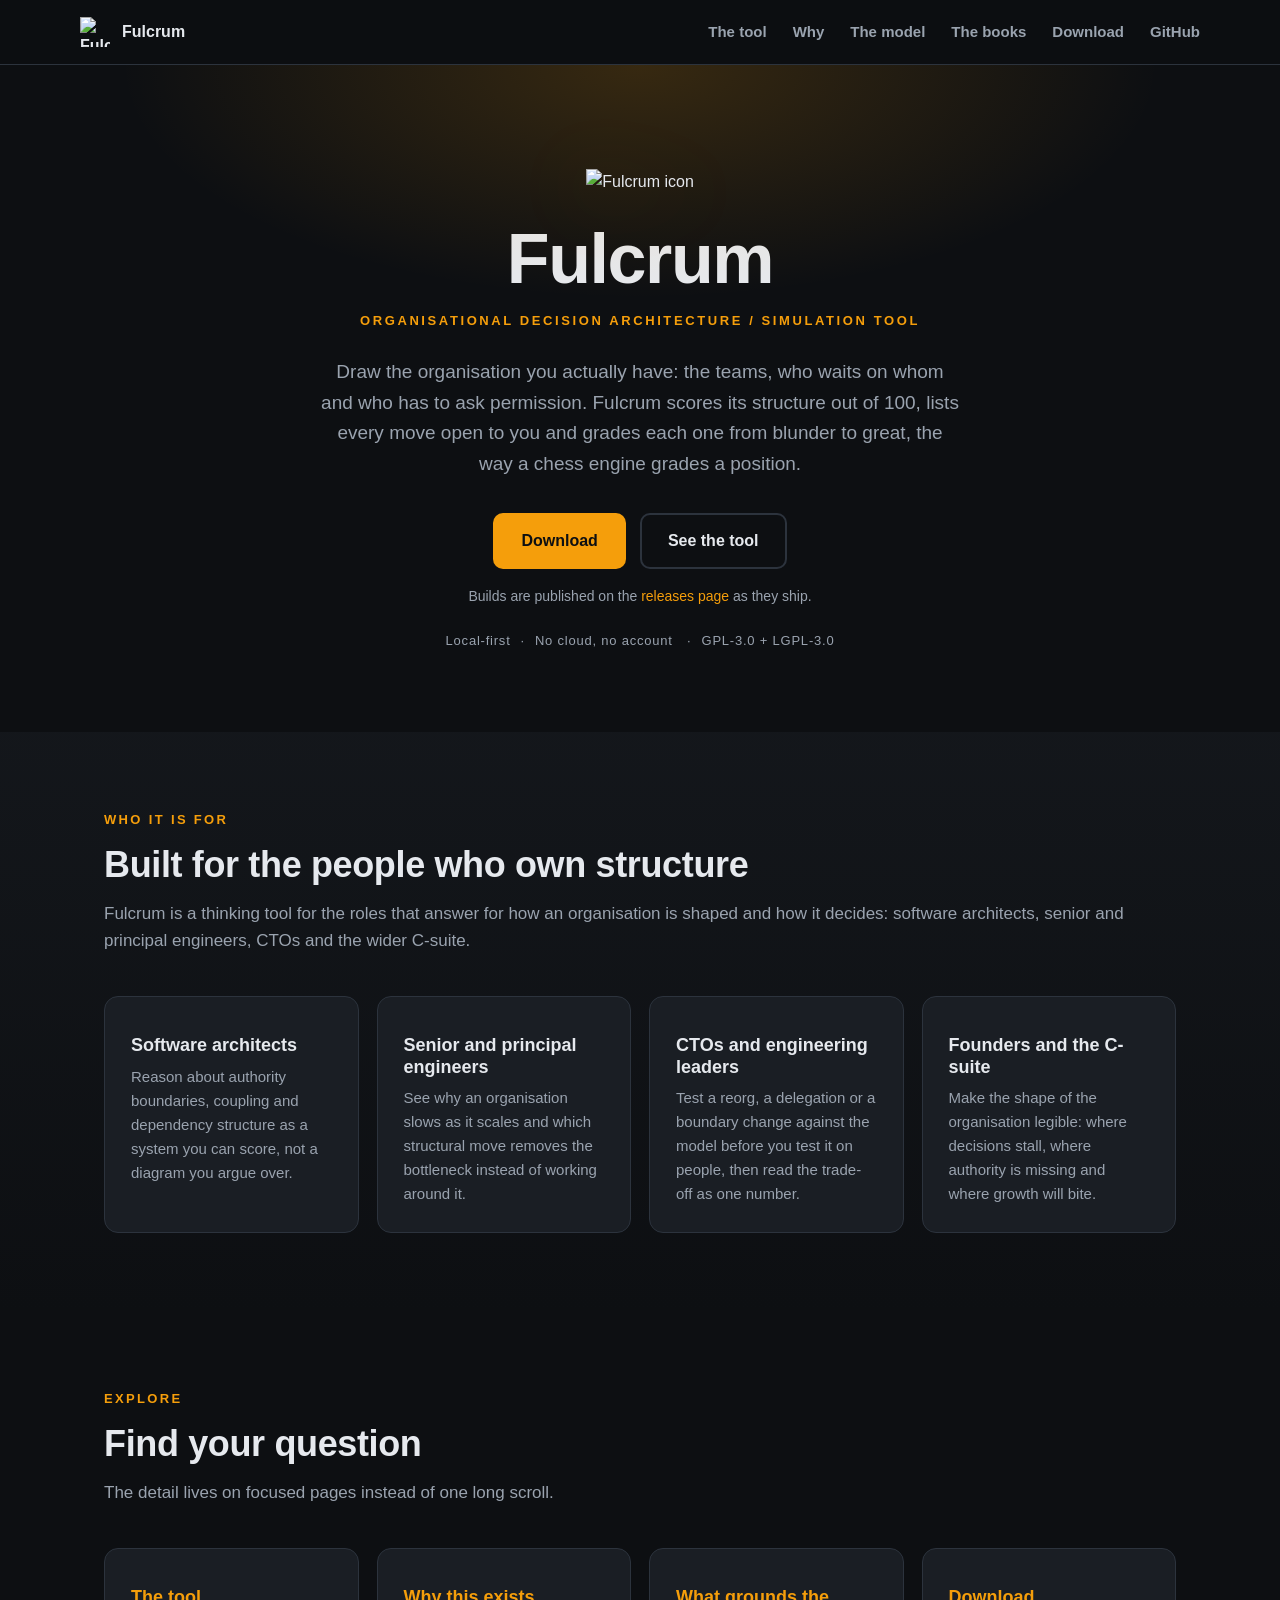
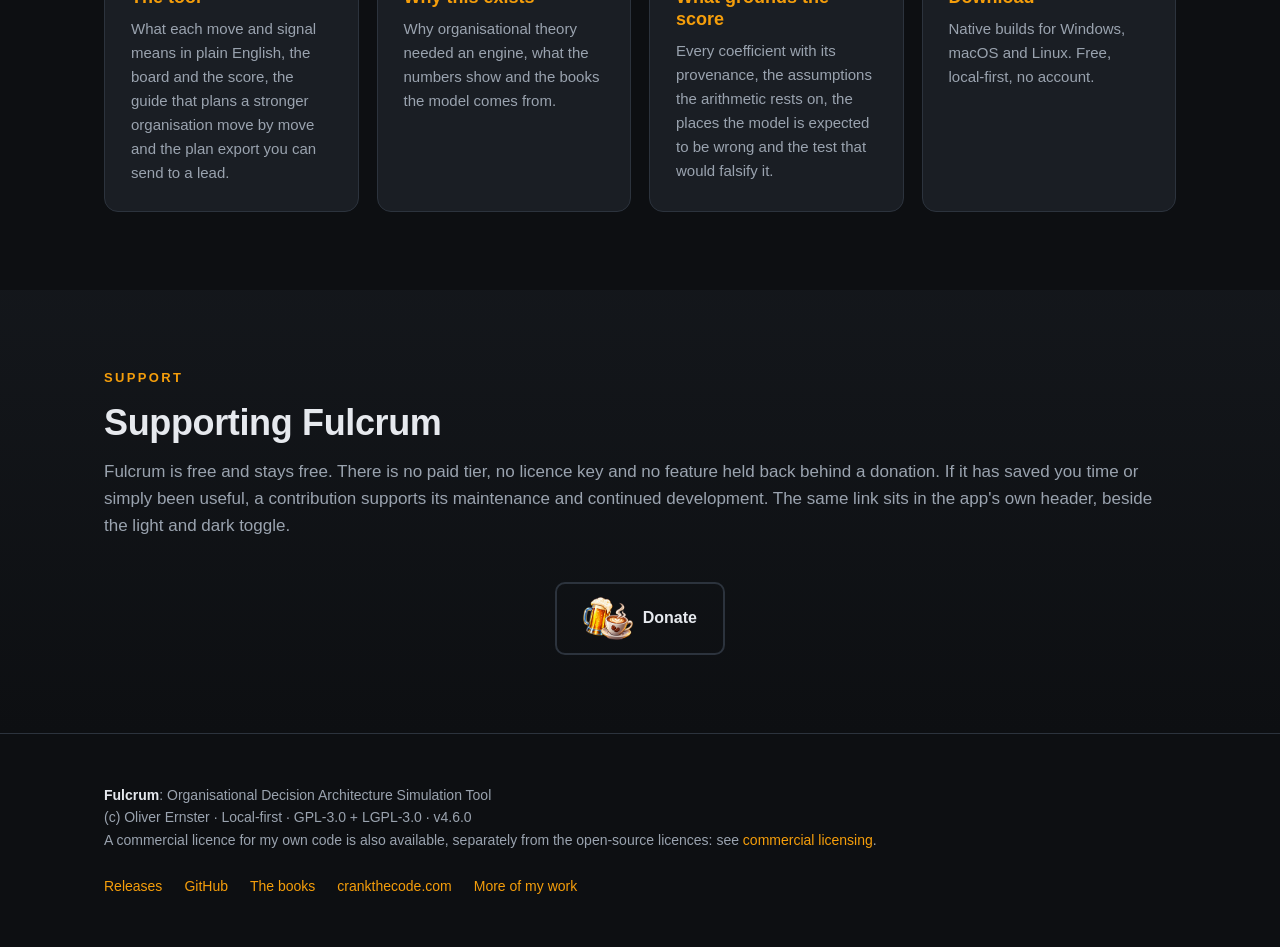
==== docs/index.html @ a66a00d4 "Bump the minor version and stamp the site" ====
<!DOCTYPE html>
<html lang="en">
<head>
<meta charset="utf-8">
<meta name="viewport" content="width=device-width, initial-scale=1">
<title>Fulcrum: Decision Architecture Simulation Tool for Architects and CTOs</title>
<meta name="description" content="Fulcrum is a Decision Architecture simulation tool for architects, senior engineers and CTOs. Model any organisation, score its structural health from 0 to 100 and find the moves that make it stronger.">
<meta name="author" content="Oliver Ernster">
<meta name="robots" content="index, follow">
<meta name="theme-color" content="#0d0f12">
<link rel="canonical" href="https://ernster.dev/fulcrum/">
<meta property="og:type" content="website">
<meta property="og:site_name" content="Fulcrum">
<meta property="og:title" content="Fulcrum: Organisational Decision Architecture Simulation Tool">
<meta property="og:description" content="Fulcrum is a Decision Architecture simulation tool for architects, senior engineers and CTOs. Model any organisation, score its structural health from 0 to 100 and find the moves that make it stronger.">
<meta property="og:url" content="https://ernster.dev/fulcrum/">
<meta property="og:image" content="https://ernster.dev/fulcrum/assets/screenshots/play-board.png">
<meta property="og:image:alt" content="The Fulcrum board scoring an organisation&#x27;s structure">
<meta name="twitter:card" content="summary_large_image">
<meta name="twitter:title" content="Fulcrum: Organisational Decision Architecture Simulation Tool">
<meta name="twitter:description" content="Fulcrum is a Decision Architecture simulation tool for architects, senior engineers and CTOs. Model any organisation, score its structural health from 0 to 100 and find the moves that make it stronger.">
<meta name="twitter:image" content="https://ernster.dev/fulcrum/assets/screenshots/play-board.png">
<link rel="icon" type="image/png" href="assets/fulcrum.png">
<link rel="stylesheet" href="styles.css?v=b3030a1f1d">
<script type="application/ld+json">{"@context": "https://schema.org", "@type": "SoftwareApplication", "name": "Fulcrum", "applicationCategory": "DeveloperApplication", "operatingSystem": "Windows, macOS, Linux", "description": "Fulcrum is a Decision Architecture simulation tool for architects, senior engineers and CTOs. Model any organisation, score its structural health from 0 to 100 and find the moves that make it stronger.", "url": "https://ernster.dev/fulcrum/", "image": "https://ernster.dev/fulcrum/assets/screenshots/play-board.png", "isAccessibleForFree": true, "offers": {"@type": "Offer", "price": "0", "priceCurrency": "GBP"}, "author": {"@type": "Person", "name": "Oliver Ernster", "url": "https://www.crankthecode.com/"}, "audience": {"@type": "Audience", "audienceType": "Software architects, senior and principal engineers, CTOs and technical leaders"}, "keywords": "Decision Architecture, organisational design, software architecture, engineering leadership, CTO, org structure, decision latency, authority design, technical leadership, principal engineer", "license": "https://www.gnu.org/licenses/gpl-3.0.html"}</script>
</head>
<body>
<header class="nav">
  <div class="container nav-inner">
    <a class="brand" href="./">
      <img src="assets/fulcrum.png" alt="Fulcrum icon">Fulcrum</a>
    <nav class="nav-links">
      <a href="tool.html">The tool</a>
      <a href="why.html">Why</a>
      <a href="model.html">The model</a>
      <a href="why.html#books">The books</a>
      <a href="download.html">Download</a>
      <a href="https://github.com/oernster/fulcrum">GitHub</a>
    </nav>
  </div>
</header>
<main id="top">
  <section class="hero">
    <div class="container">
      <img class="logo" src="assets/fulcrum.png" alt="Fulcrum icon">
      <h1>Fulcrum</h1>
      <div class="tagline">Organisational Decision Architecture / Simulation Tool</div>
      <p class="lede">Draw the organisation you actually have: the teams, who
        waits on whom and who has to ask permission. Fulcrum scores its
        structure out of 100, lists every move open to you and grades each one
        from blunder to great, the way a chess engine grades a position.</p>
      <div class="cta">
        <a class="btn btn-primary" href="download.html">Download</a>
        <a class="btn btn-ghost" href="tool.html">See the tool</a>
      </div>
      <p class="release-note">Builds are published on the
        <a href="https://github.com/oernster/fulcrum/releases">releases page</a> as they ship.</p>
      <div class="badges">
        <span>Local-first</span>·<span>No cloud, no account</span>
        ·<span>GPL-3.0 + LGPL-3.0</span>
      </div>
    </div>
  </section>
  <section id="who" class="alt">
    <div class="container">
      <div class="eyebrow">Who it is for</div>
      <h2 class="section-title">Built for the people who own structure</h2>
      <p class="section-sub">Fulcrum is a thinking tool for the roles that
        answer for how an organisation is shaped and how it decides: software
        architects, senior and principal engineers, CTOs and the wider
        C-suite.</p>
      <div class="features"><div class="feature"><h3>Software architects</h3><p>Reason about authority boundaries, coupling and dependency structure as a system you can score, not a diagram you argue over.</p></div><div class="feature"><h3>Senior and principal engineers</h3><p>See why an organisation slows as it scales and which structural move removes the bottleneck instead of working around it.</p></div><div class="feature"><h3>CTOs and engineering leaders</h3><p>Test a reorg, a delegation or a boundary change against the model before you test it on people, then read the trade-off as one number.</p></div><div class="feature"><h3>Founders and the C-suite</h3><p>Make the shape of the organisation legible: where decisions stall, where authority is missing and where growth will bite.</p></div></div>
    </div>
  </section>
  <section id="explore">
    <div class="container">
      <div class="eyebrow">Explore</div>
      <h2 class="section-title">Find your question</h2>
      <p class="section-sub">The detail lives on focused pages instead of one long scroll.</p>
      <div class="features">
        <div class="feature card-link"><h3><a class="stretched" href="tool.html">The tool</a></h3><p>What each move and signal means in plain English, the board and the score, the guide that plans a stronger organisation move by move and the plan export you can send to a lead.</p></div>
        <div class="feature card-link"><h3><a class="stretched" href="why.html">Why this exists</a></h3><p>Why organisational theory needed an engine, what the numbers show and the books the model comes from.</p></div>
        <div class="feature card-link"><h3><a class="stretched" href="model.html">What grounds the score</a></h3><p>Every coefficient with its provenance, the assumptions the arithmetic rests on, the places the model is expected to be wrong and the test that would falsify it.</p></div>
        <div class="feature card-link"><h3><a class="stretched" href="download.html">Download</a></h3><p>Native builds for Windows, macOS and Linux. Free, local-first, no account.</p></div>
      </div>
    </div>
  </section>
  <section id="support" class="alt">
    <div class="container">
      <div class="eyebrow">Support</div>
      <h2 class="section-title">Supporting Fulcrum</h2>
      <p class="section-sub">Fulcrum is free and stays free. There is no paid tier, no licence key and no
        feature held back behind a donation. If it has saved you time or simply been useful, a
        contribution supports its maintenance and continued development. The same link sits in
        the app's own header, beside the light and dark toggle.</p>
      <div class="cta">
        <a class="btn btn-ghost btn-donate" href="https://www.paypal.com/ncp/payment/X2U2V8TML89DE"><img src="donate.png" alt="">Donate</a>
      </div>
    </div>
  </section>
</main>
<footer>
  <div class="container footer-inner">
    <div>
      <strong>Fulcrum</strong>: Organisational Decision Architecture Simulation Tool<br>
      (c) Oliver Ernster · Local-first · GPL-3.0 + LGPL-3.0 · v<!--VERSION-->4.6.0<!--/VERSION--><br>
      A commercial licence for my own code is also available, separately from the open-source licences: see <a href="https://ernster.dev/commercial-licensing.html">commercial licensing</a>.
    </div>
    <div class="footer-links">
      <a href="https://github.com/oernster/fulcrum/releases">Releases</a>
      <a href="https://github.com/oernster/fulcrum">GitHub</a>
      <a href="https://www.crankthecode.com/books">The books</a>
      <a href="https://www.crankthecode.com/">crankthecode.com</a>
      <a href="https://ernster.dev">More of my work</a>
    </div>
  </div>
</footer>
<script>
    // The site was one long page; these anchors now live on their own pages.
    // Old deep links (bookmarks, shared URLs) land here first and hop across.
    (function () {
        var moved = {
            '#overview': 'tool.html#overview',
            '#play': 'play.html#play',
            '#books': 'why.html#books',
            '#download': 'download.html'
        };
        var target = moved[window.location.hash];
        if (target) { window.location.replace(target); }
    })();
</script>
</body>
</html>
---- docs/styles.css ----
/* Fulcrum GitHub Pages site. Dark, amber-accented, matching the app theme. */
:root {
  --bg: #0d0f12;
  --surface: #1a1e24;
  --raised: #222831;
  --border: #2c333d;
  --text: #e6e9ee;
  --muted: #9aa3af;
  --accent: #f59e0b;
  --accent-bright: #fbbf24;
  --maxw: 1120px;
  --radius: 14px;
  --font: -apple-system, BlinkMacSystemFont, "Segoe UI", Roboto, Inter,
    "Helvetica Neue", Arial, sans-serif;
}
* { box-sizing: border-box; }
html { scroll-behavior: smooth; }
body {
  margin: 0;
  background: var(--bg);
  color: var(--text);
  font-family: var(--font);
  line-height: 1.6;
  -webkit-font-smoothing: antialiased;
}
a { color: var(--accent); text-decoration: none; }
a:hover { color: var(--accent-bright); }
h1, h2, h3, h4 { line-height: 1.2; }
.container { max-width: var(--maxw); margin: 0 auto; padding: 0 24px; }

header.nav {
  position: sticky;
  top: 0;
  z-index: 10;
  background: rgba(13, 15, 18, 0.82);
  backdrop-filter: blur(10px);
  border-bottom: 1px solid var(--border);
}
/* The header wraps rather than overflowing. A fixed height with a no-wrap
   link row pushed the page 2px wider than a narrow viewport, so every page
   scrolled sideways; a minimum height with wrapping keeps the usual single
   64px row while letting a cramped viewport take a second one. */
.nav-inner {
  display: flex;
  align-items: center;
  justify-content: space-between;
  flex-wrap: wrap;
  row-gap: 8px;
  min-height: 64px;
  padding: 8px 0;
}
.brand {
  display: flex;
  align-items: center;
  gap: 12px;
  font-weight: 700;
  color: var(--text);
}
.brand img { width: 30px; height: 30px; }
.nav-links {
  display: flex;
  gap: 26px;
  align-items: center;
  flex-wrap: wrap;
  justify-content: flex-end;
  row-gap: 6px;
}
.nav-links a { color: var(--muted); font-weight: 600; font-size: 15px; }
.nav-links a:hover { color: var(--accent-bright); }

.hero {
  position: relative;
  text-align: center;
  padding: 104px 0 80px;
  overflow: hidden;
}
.hero::before {
  content: "";
  position: absolute;
  inset: 0;
  background: radial-gradient(
    58% 50% at 50% 0,
    rgba(245, 158, 11, 0.18),
    transparent 70%
  );
  pointer-events: none;
}
.hero .logo {
  width: 112px;
  height: 112px;
  margin-bottom: 22px;
  filter: drop-shadow(0 10px 34px rgba(245, 158, 11, 0.28));
}
.hero h1 {
  font-size: clamp(42px, 7vw, 70px);
  margin: 0;
  letter-spacing: -0.02em;
}
.tagline {
  color: var(--accent);
  font-weight: 700;
  letter-spacing: 0.2em;
  text-transform: uppercase;
  font-size: 13px;
  margin-top: 10px;
}
.lede {
  max-width: 640px;
  margin: 26px auto 0;
  color: var(--muted);
  font-size: 19px;
}
.cta {
  display: flex;
  gap: 14px;
  justify-content: center;
  margin-top: 34px;
  flex-wrap: wrap;
}
.btn {
  display: inline-block;
  padding: 13px 26px;
  border-radius: 10px;
  font-weight: 700;
  border: 2px solid transparent;
  transition: 0.15s ease;
}
.btn-primary { background: var(--accent); color: #0d0f12; }
.btn-primary:hover { background: var(--accent-bright); color: #0d0f12; }
.btn-ghost { border-color: var(--border); color: var(--text); }
.btn-ghost:hover { border-color: var(--accent); color: var(--accent-bright); }
/* The donate button carries artwork before its label. The mark is sized in em
   against the button's own type; at one line box the artwork could not be read,
   so it takes 2.7em and the button is deliberately taller than a text-only one. */
.btn-donate { display: inline-flex; align-items: center; gap: 10px; }
.btn-donate img { display: block; height: 2.7em; width: auto; }
.badges {
  margin-top: 24px;
  color: var(--muted);
  font-size: 13px;
  letter-spacing: 0.06em;
}
.badges span { margin: 0 10px; }
.release-note { margin-top: 16px; color: var(--muted); font-size: 14px; }

section { padding: 78px 0; }
section.alt {
  background: linear-gradient(180deg, rgba(26, 30, 36, 0.5), transparent);
}
.eyebrow {
  color: var(--accent);
  font-weight: 700;
  letter-spacing: 0.18em;
  text-transform: uppercase;
  font-size: 13px;
  margin-bottom: 12px;
}
.section-title {
  font-size: clamp(28px, 4vw, 36px);
  margin: 0 0 14px;
  letter-spacing: -0.01em;
}
.section-sub {
  color: var(--muted);
  margin: 0 0 42px;
  max-width: none;
  font-size: 17px;
}

.features {
  display: grid;
  grid-template-columns: repeat(auto-fit, minmax(240px, 1fr));
  gap: 18px;
}
.feature {
  background: var(--surface);
  border: 1px solid var(--border);
  border-radius: var(--radius);
  padding: 26px;
}
.feature .fnum {
  color: var(--accent);
  font-weight: 700;
  font-size: 13px;
  letter-spacing: 0.1em;
}
.feature h3 { margin: 12px 0 8px; font-size: 18px; }
.feature p { margin: 0; color: var(--muted); font-size: 15px; }
/* A card holding several paragraphs shows the break between them. */
.feature p + p { margin-top: 12px; }
/* The button that leads from a hub's gateway card to its own page sits at the
   card's foot, so the buttons line up whatever the length above them. */
.gateways .feature { display: flex; flex-direction: column; }
.gateways .feat-cta { margin-top: auto; padding-top: 20px; }

/* Where a detail page sits: its hub, then itself. The section after it gives
   up most of its top padding, since the trail already opens the page. */
.crumb {
  padding-top: 40px;
  font-size: 14px;
  color: var(--muted);
}
.crumb + section { padding-top: 32px; }

/* The way on from the foot of a detail page: back to its hub, then its
   siblings. */
.onward { padding-top: 0; }
.onward-links {
  display: flex;
  flex-wrap: wrap;
  gap: 14px;
  justify-content: center;
  margin: 0;
}

.shots { display: grid; gap: 44px; }
.shot figure { margin: 0; }
.frame {
  background: var(--raised);
  border: 1px solid var(--border);
  border-radius: var(--radius);
  overflow: hidden;
  box-shadow: 0 28px 64px rgba(0, 0, 0, 0.5);
}
.frame .bar {
  display: flex;
  gap: 7px;
  padding: 12px 15px;
  border-bottom: 1px solid var(--border);
  background: var(--surface);
}
.frame .bar i {
  width: 11px;
  height: 11px;
  border-radius: 50%;
  background: var(--border);
}
.frame img { display: block; width: 100%; height: auto; }
.shot figcaption {
  color: var(--muted);
  margin-top: 16px;
  font-size: 15px;
  max-width: 760px;
}
.shot figcaption b { color: var(--text); }

/* Long-form prose (the Why this exists section). */
.prose p {
  color: var(--muted);
  font-size: 16.5px;
  max-width: 820px;
  margin: 0 0 18px;
}
.prose p:last-child { margin-bottom: 0; }

.books-intro {
  color: var(--muted);
  max-width: none;
  font-size: 17px;
  margin-bottom: 38px;
}
.featured {
  display: grid;
  grid-template-columns: auto 1fr;
  gap: 30px;
  align-items: center;
  background: linear-gradient(180deg, var(--surface), rgba(34, 40, 49, 0.35));
  border: 1px solid var(--border);
  border-radius: var(--radius);
  padding: 30px;
  margin-bottom: 34px;
}
.featured img {
  width: 188px;
  height: auto;
  border-radius: 6px;
  box-shadow: 0 16px 40px rgba(0, 0, 0, 0.55);
}
.featured .kicker {
  color: var(--accent);
  font-weight: 700;
  text-transform: uppercase;
  letter-spacing: 0.14em;
  font-size: 12px;
}
.featured .meta h3 { margin: 8px 0; font-size: 26px; }
.featured .meta p { color: var(--muted); margin: 0 0 18px; font-size: 16px; }

.series {
  display: grid;
  grid-template-columns: repeat(auto-fit, minmax(212px, 1fr));
  gap: 20px;
}
.book {
  background: var(--surface);
  border: 1px solid var(--border);
  border-radius: var(--radius);
  padding: 22px;
  text-align: center;
  display: flex;
  flex-direction: column;
  align-items: center;
}
.book img {
  width: 132px;
  height: auto;
  border-radius: 5px;
  box-shadow: 0 12px 28px rgba(0, 0, 0, 0.5);
  margin-bottom: 18px;
}
.book h4 { margin: 0 0 8px; font-size: 16px; }
.book p { color: var(--muted); font-size: 14px; margin: 0 0 16px; flex: 1; }
.book .buy { font-weight: 700; font-size: 14px; }

.dl-version {
  display: inline-block;
  margin-top: 4px;
  font-size: 14px;
  color: var(--accent-bright);
  border: 1px solid var(--border);
  border-radius: 999px;
  padding: 4px 14px;
}
.downloads {
  display: grid;
  grid-template-columns: repeat(auto-fit, minmax(260px, 1fr));
  gap: 16px;
  margin-top: 28px;
}
.dl-card {
  background: var(--surface);
  border: 1px solid var(--border);
  border-radius: var(--radius);
  padding: 24px 20px;
  text-align: center;
  display: flex;
  flex-direction: column;
  gap: 6px;
}
.dl-card .ico { font-size: 30px; }
.dl-card h3 { margin: 4px 0 0; font-size: 18px; }
.dl-card .req { color: var(--muted); font-size: 13px; margin: 0; }
.dl-card .btn { margin: 14px auto 4px; }
.dl-card .meta {
  color: var(--muted);
  font-size: 12.5px;
  min-height: 1.2em;
  margin: 0;
}
.dl-card .how { color: var(--muted); font-size: 13px; margin: 8px 0 0; }
.dl-card code {
  background: var(--bg);
  border: 1px solid var(--border);
  border-radius: 6px;
  padding: 1px 6px;
  font-size: 12px;
  color: var(--text);
}
.dl-links {
  text-align: center;
  color: var(--muted);
  font-size: 14px;
  margin: 18px 0 0;
}

footer {
  border-top: 1px solid var(--border);
  padding: 50px 0;
  color: var(--muted);
  font-size: 14px;
}
.footer-inner {
  display: flex;
  justify-content: space-between;
  gap: 24px;
  flex-wrap: wrap;
  align-items: center;
}
.footer-inner strong { color: var(--text); }
.footer-links { display: flex; gap: 22px; flex-wrap: wrap; }

/* Long-form lists in prose (the model page's assumptions and limits). */
.prose ol,
.prose ul {
  color: var(--muted);
  font-size: 16.5px;
  max-width: 820px;
  margin: 0 0 18px;
  padding-left: 24px;
}
.prose li { margin-bottom: 12px; }
.prose li b { color: var(--text); }

/* Group headings inside the vocabulary section (the tool page). */
.vocab-heading {
  color: var(--accent-bright);
  font-size: 15px;
  letter-spacing: 0.08em;
  text-transform: uppercase;
  margin: 30px 0 14px;
}
.prose code {
  background: var(--bg);
  border: 1px solid var(--border);
  border-radius: 6px;
  padding: 1px 6px;
  font-size: 14px;
  color: var(--text);
}

/* The provenance and sensitivity tables (the model page). */
.table-scroll { overflow-x: auto; margin: 0 0 18px; }
.weights {
  width: 100%;
  max-width: 1020px;
  border-collapse: collapse;
  font-size: 14.5px;
  background: var(--surface);
  border: 1px solid var(--border);
  border-radius: var(--radius);
}
.weights th {
  text-align: left;
  color: var(--accent);
  font-size: 12.5px;
  text-transform: uppercase;
  letter-spacing: 0.08em;
  padding: 12px 14px;
  border-bottom: 1px solid var(--border);
}
.weights td {
  color: var(--muted);
  padding: 12px 14px;
  border-bottom: 1px solid var(--border);
  vertical-align: top;
}
.weights tr:last-child td { border-bottom: 0; }
.weights td i { color: var(--text); font-style: italic; }

/* Unshippable placeholder: loud on purpose, so a TODO never slips out quietly.
   The doubled selector outranks the .prose p width cap so it aligns with the
   tables rather than the narrower prose column. */
.todo,
.prose .todo {
  border: 2px dashed var(--accent);
  border-radius: 8px;
  background: rgba(245, 158, 11, 0.08);
  color: var(--accent-bright);
  font-family: ui-monospace, "Cascadia Mono", Consolas, Menlo, monospace;
  font-size: 14px;
  padding: 12px 16px;
  max-width: 1020px;
}

/* Clickable cards, site policy. A card that leads somewhere is clickable
   across its whole surface and highlights on hover, so the affordance is the
   pane itself rather than a small hyperlink buried inside it. The card keeps
   exactly one real anchor and that anchor's ::after covers the card, so the
   markup stays valid (no nested links) and assistive technology still
   announces the link's own text. Cards whose affordance is already an obvious
   button (the download cards) are deliberately left alone, since an overlay
   there would also block selecting the install command. */
.card-link {
  position: relative;
  transition: border-color 0.15s ease, background 0.15s ease,
    transform 0.15s ease;
}
.card-link:hover,
.card-link:focus-within {
  border-color: var(--accent);
  background: var(--raised);
  transform: translateY(-2px);
}
.card-link:hover h3,
.card-link:hover h4,
.card-link:focus-within h3,
.card-link:focus-within h4 { color: var(--accent-bright); }
.card-link .stretched::after {
  content: "";
  position: absolute;
  inset: 0;
  border-radius: var(--radius);
}

/* A standing panel pointing at another page. Used where a prose page would
   otherwise repeat the same inline link several times: the destination is
   named once, as a surface rather than as scattered hyperlinks. Aligned to
   the prose column width so it sits under the paragraphs it follows. */
.panel {
  background: var(--surface);
  border: 1px solid var(--border);
  border-radius: var(--radius);
  padding: 24px 26px;
  max-width: 820px;
  margin: 4px 0 0;
}
.panel .kicker {
  color: var(--accent);
  font-weight: 700;
  font-size: 13px;
  letter-spacing: 0.1em;
  text-transform: uppercase;
}
.panel h3 { margin: 10px 0 8px; font-size: 21px; }
.panel p { margin: 0; color: var(--muted); font-size: 15px; max-width: none; }
.panel .go {
  display: inline-block;
  margin-top: 14px;
  font-weight: 700;
  font-size: 14px;
}

/* Keyboard focus stays visible site-wide. */
a:focus-visible,
.btn:focus-visible {
  outline: 2px solid var(--accent);
  outline-offset: 2px;
  border-radius: 4px;
}

@media (prefers-reduced-motion: reduce) {
  html { scroll-behavior: auto; }
  .btn { transition: none; }
  .card-link { transition: none; }
  .card-link:hover,
  .card-link:focus-within { transform: none; }
}

@media (max-width: 640px) {
  .featured {
    grid-template-columns: 1fr;
    text-align: center;
    justify-items: center;
  }
  .nav-links { gap: 16px; }
  .nav-links a:nth-child(1),
  .nav-links a:nth-child(2) { display: none; }
}
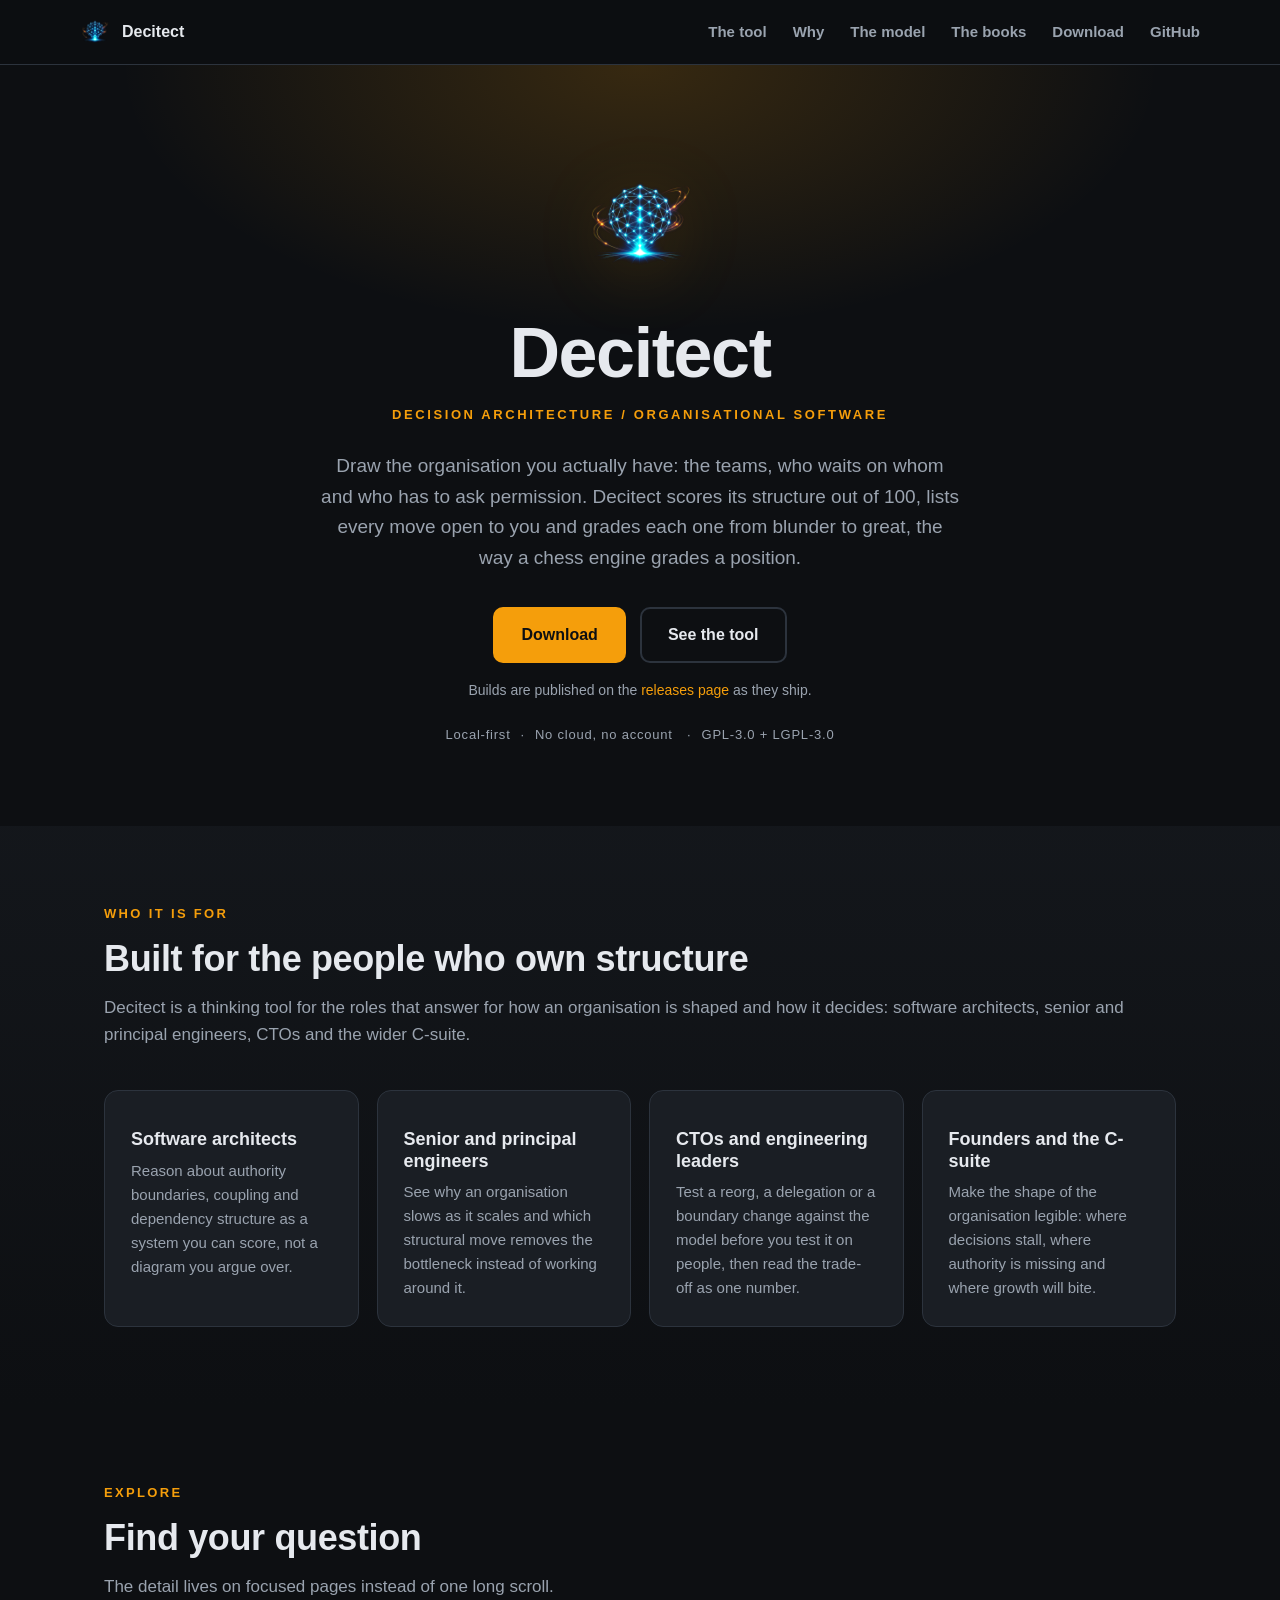
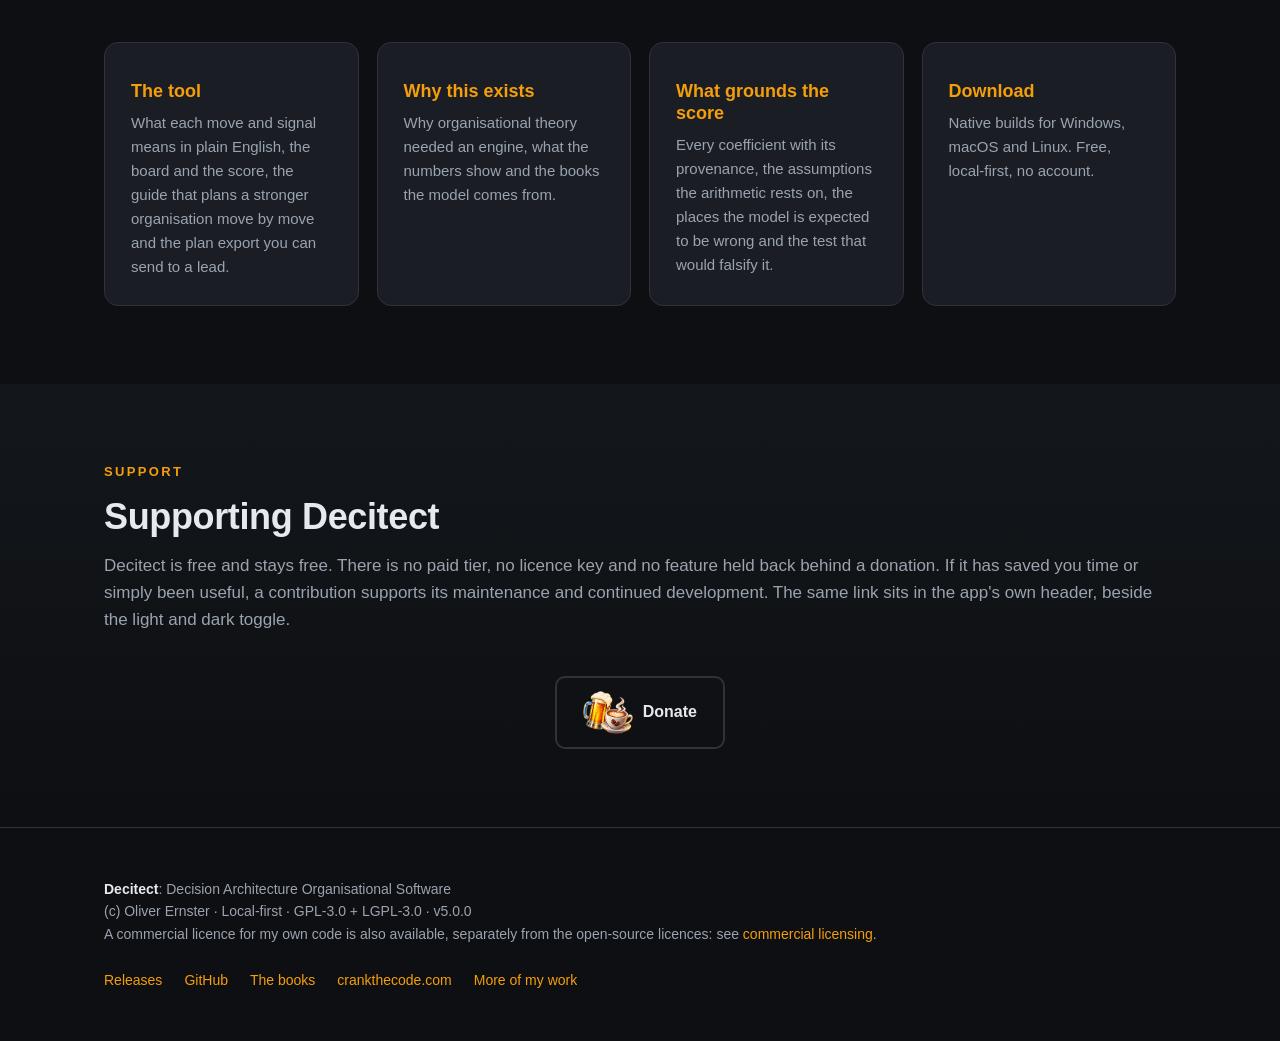
==== commit ff98c2c7: "Rename Fulcrum to Decitect and move the site to decitect.com The package, icons, installer, build sc" ====
--- a/docs/index.html
+++ b/docs/index.html
@@ -3,50 +3,50 @@
 <head>
 <meta charset="utf-8">
 <meta name="viewport" content="width=device-width, initial-scale=1">
-<title>Fulcrum: Decision Architecture Simulation Tool for Architects and CTOs</title>
-<meta name="description" content="Fulcrum is a Decision Architecture simulation tool for architects, senior engineers and CTOs. Model any organisation, score its structural health from 0 to 100 and find the moves that make it stronger.">
+<title>Decitect: Decision Architecture Organisational Software for Architects and CTOs</title>
+<meta name="description" content="Decitect is a Decision Architecture simulation tool for architects, senior engineers and CTOs. Model any organisation, score its structural health from 0 to 100 and find the moves that make it stronger.">
 <meta name="author" content="Oliver Ernster">
 <meta name="robots" content="index, follow">
 <meta name="theme-color" content="#0d0f12">
-<link rel="canonical" href="https://ernster.dev/fulcrum/">
+<link rel="canonical" href="https://decitect.com/">
 <meta property="og:type" content="website">
-<meta property="og:site_name" content="Fulcrum">
-<meta property="og:title" content="Fulcrum: Organisational Decision Architecture Simulation Tool">
-<meta property="og:description" content="Fulcrum is a Decision Architecture simulation tool for architects, senior engineers and CTOs. Model any organisation, score its structural health from 0 to 100 and find the moves that make it stronger.">
-<meta property="og:url" content="https://ernster.dev/fulcrum/">
-<meta property="og:image" content="https://ernster.dev/fulcrum/assets/screenshots/play-board.png">
-<meta property="og:image:alt" content="The Fulcrum board scoring an organisation&#x27;s structure">
+<meta property="og:site_name" content="Decitect">
+<meta property="og:title" content="Decitect: Decision Architecture Organisational Software">
+<meta property="og:description" content="Decitect is a Decision Architecture simulation tool for architects, senior engineers and CTOs. Model any organisation, score its structural health from 0 to 100 and find the moves that make it stronger.">
+<meta property="og:url" content="https://decitect.com/">
+<meta property="og:image" content="https://decitect.com/assets/screenshots/play-board.png">
+<meta property="og:image:alt" content="The Decitect board scoring an organisation&#x27;s structure">
 <meta name="twitter:card" content="summary_large_image">
-<meta name="twitter:title" content="Fulcrum: Organisational Decision Architecture Simulation Tool">
-<meta name="twitter:description" content="Fulcrum is a Decision Architecture simulation tool for architects, senior engineers and CTOs. Model any organisation, score its structural health from 0 to 100 and find the moves that make it stronger.">
-<meta name="twitter:image" content="https://ernster.dev/fulcrum/assets/screenshots/play-board.png">
-<link rel="icon" type="image/png" href="assets/fulcrum.png">
-<link rel="stylesheet" href="styles.css?v=b3030a1f1d">
-<script type="application/ld+json">{"@context": "https://schema.org", "@type": "SoftwareApplication", "name": "Fulcrum", "applicationCategory": "DeveloperApplication", "operatingSystem": "Windows, macOS, Linux", "description": "Fulcrum is a Decision Architecture simulation tool for architects, senior engineers and CTOs. Model any organisation, score its structural health from 0 to 100 and find the moves that make it stronger.", "url": "https://ernster.dev/fulcrum/", "image": "https://ernster.dev/fulcrum/assets/screenshots/play-board.png", "isAccessibleForFree": true, "offers": {"@type": "Offer", "price": "0", "priceCurrency": "GBP"}, "author": {"@type": "Person", "name": "Oliver Ernster", "url": "https://www.crankthecode.com/"}, "audience": {"@type": "Audience", "audienceType": "Software architects, senior and principal engineers, CTOs and technical leaders"}, "keywords": "Decision Architecture, organisational design, software architecture, engineering leadership, CTO, org structure, decision latency, authority design, technical leadership, principal engineer", "license": "https://www.gnu.org/licenses/gpl-3.0.html"}</script>
+<meta name="twitter:title" content="Decitect: Decision Architecture Organisational Software">
+<meta name="twitter:description" content="Decitect is a Decision Architecture simulation tool for architects, senior engineers and CTOs. Model any organisation, score its structural health from 0 to 100 and find the moves that make it stronger.">
+<meta name="twitter:image" content="https://decitect.com/assets/screenshots/play-board.png">
+<link rel="icon" type="image/png" href="assets/decitect.png">
+<link rel="stylesheet" href="styles.css?v=d6adc8a072">
+<script type="application/ld+json">{"@context": "https://schema.org", "@type": "SoftwareApplication", "name": "Decitect", "applicationCategory": "DeveloperApplication", "operatingSystem": "Windows, macOS, Linux", "description": "Decitect is a Decision Architecture simulation tool for architects, senior engineers and CTOs. Model any organisation, score its structural health from 0 to 100 and find the moves that make it stronger.", "url": "https://decitect.com/", "image": "https://decitect.com/assets/screenshots/play-board.png", "isAccessibleForFree": true, "offers": {"@type": "Offer", "price": "0", "priceCurrency": "GBP"}, "author": {"@type": "Person", "name": "Oliver Ernster", "url": "https://www.crankthecode.com/"}, "audience": {"@type": "Audience", "audienceType": "Software architects, senior and principal engineers, CTOs and technical leaders"}, "keywords": "Decision Architecture, organisational design, software architecture, engineering leadership, CTO, org structure, decision latency, authority design, technical leadership, principal engineer", "license": "https://www.gnu.org/licenses/gpl-3.0.html"}</script>
 </head>
 <body>
 <header class="nav">
   <div class="container nav-inner">
     <a class="brand" href="./">
-      <img src="assets/fulcrum.png" alt="Fulcrum icon">Fulcrum</a>
+      <img src="assets/decitect.png" alt="Decitect icon">Decitect</a>
     <nav class="nav-links">
       <a href="tool.html">The tool</a>
       <a href="why.html">Why</a>
       <a href="model.html">The model</a>
       <a href="why.html#books">The books</a>
       <a href="download.html">Download</a>
-      <a href="https://github.com/oernster/fulcrum">GitHub</a>
+      <a href="https://github.com/oernster/Decitect">GitHub</a>
     </nav>
   </div>
 </header>
 <main id="top">
   <section class="hero">
     <div class="container">
-      <img class="logo" src="assets/fulcrum.png" alt="Fulcrum icon">
-      <h1>Fulcrum</h1>
-      <div class="tagline">Organisational Decision Architecture / Simulation Tool</div>
+      <img class="logo" src="assets/decitect.png" alt="Decitect icon">
+      <h1>Decitect</h1>
+      <div class="tagline">Decision Architecture / Organisational Software</div>
       <p class="lede">Draw the organisation you actually have: the teams, who
-        waits on whom and who has to ask permission. Fulcrum scores its
+        waits on whom and who has to ask permission. Decitect scores its
         structure out of 100, lists every move open to you and grades each one
         from blunder to great, the way a chess engine grades a position.</p>
       <div class="cta">
@@ -54,7 +54,7 @@
         <a class="btn btn-ghost" href="tool.html">See the tool</a>
       </div>
       <p class="release-note">Builds are published on the
-        <a href="https://github.com/oernster/fulcrum/releases">releases page</a> as they ship.</p>
+        <a href="https://github.com/oernster/Decitect/releases">releases page</a> as they ship.</p>
       <div class="badges">
         <span>Local-first</span>·<span>No cloud, no account</span>
         ·<span>GPL-3.0 + LGPL-3.0</span>
@@ -65,7 +65,7 @@
     <div class="container">
       <div class="eyebrow">Who it is for</div>
       <h2 class="section-title">Built for the people who own structure</h2>
-      <p class="section-sub">Fulcrum is a thinking tool for the roles that
+      <p class="section-sub">Decitect is a thinking tool for the roles that
         answer for how an organisation is shaped and how it decides: software
         architects, senior and principal engineers, CTOs and the wider
         C-suite.</p>
@@ -88,8 +88,8 @@
   <section id="support" class="alt">
     <div class="container">
       <div class="eyebrow">Support</div>
-      <h2 class="section-title">Supporting Fulcrum</h2>
-      <p class="section-sub">Fulcrum is free and stays free. There is no paid tier, no licence key and no
+      <h2 class="section-title">Supporting Decitect</h2>
+      <p class="section-sub">Decitect is free and stays free. There is no paid tier, no licence key and no
         feature held back behind a donation. If it has saved you time or simply been useful, a
         contribution supports its maintenance and continued development. The same link sits in
         the app's own header, beside the light and dark toggle.</p>
@@ -102,13 +102,13 @@
 <footer>
   <div class="container footer-inner">
     <div>
-      <strong>Fulcrum</strong>: Organisational Decision Architecture Simulation Tool<br>
-      (c) Oliver Ernster · Local-first · GPL-3.0 + LGPL-3.0 · v<!--VERSION-->4.6.0<!--/VERSION--><br>
+      <strong>Decitect</strong>: Decision Architecture Organisational Software<br>
+      (c) Oliver Ernster · Local-first · GPL-3.0 + LGPL-3.0 · v<!--VERSION-->5.0.0<!--/VERSION--><br>
       A commercial licence for my own code is also available, separately from the open-source licences: see <a href="https://ernster.dev/commercial-licensing.html">commercial licensing</a>.
     </div>
     <div class="footer-links">
-      <a href="https://github.com/oernster/fulcrum/releases">Releases</a>
-      <a href="https://github.com/oernster/fulcrum">GitHub</a>
+      <a href="https://github.com/oernster/Decitect/releases">Releases</a>
+      <a href="https://github.com/oernster/Decitect">GitHub</a>
       <a href="https://www.crankthecode.com/books">The books</a>
       <a href="https://www.crankthecode.com/">crankthecode.com</a>
       <a href="https://ernster.dev">More of my work</a>
--- a/docs/styles.css
+++ b/docs/styles.css
@@ -1,4 +1,4 @@
-/* Fulcrum GitHub Pages site. Dark, amber-accented, matching the app theme. */
+/* Decitect GitHub Pages site. Dark, amber-accented, matching the app theme. */
 :root {
   --bg: #0d0f12;
   --surface: #1a1e24;
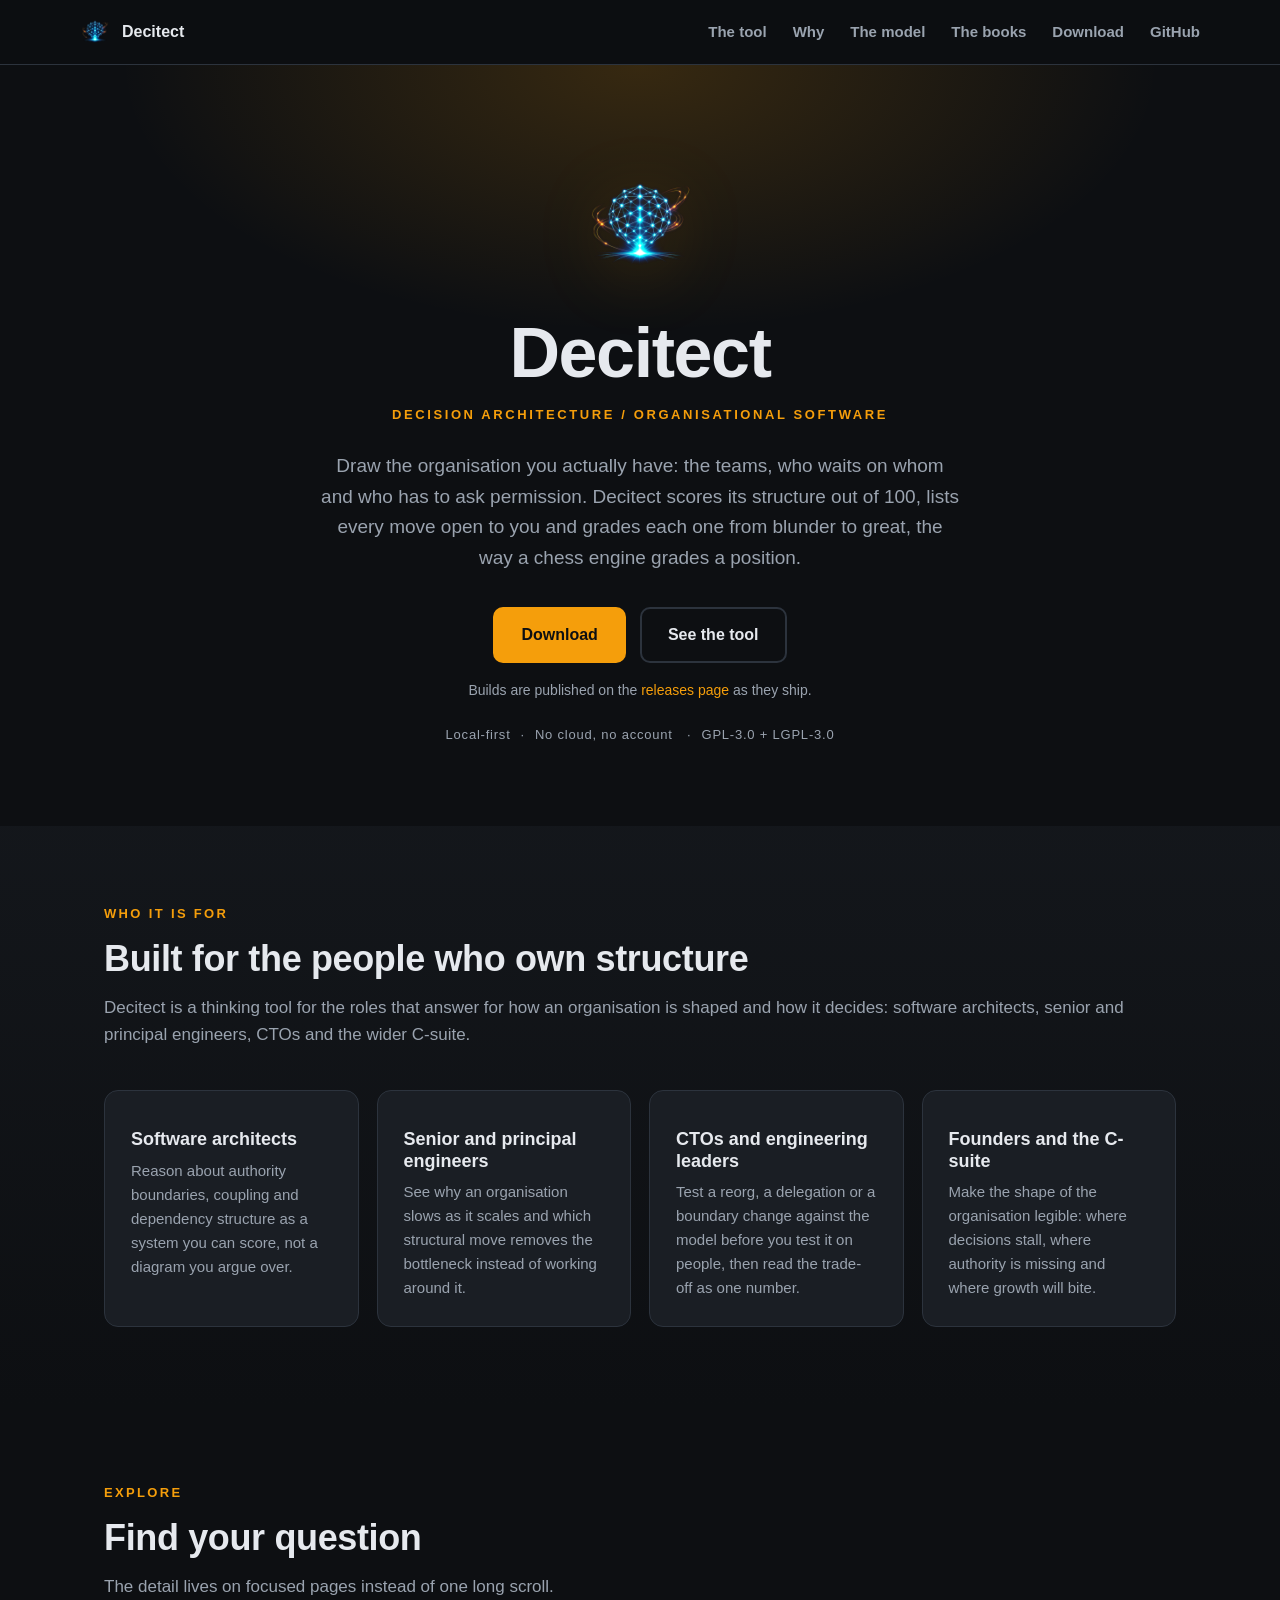
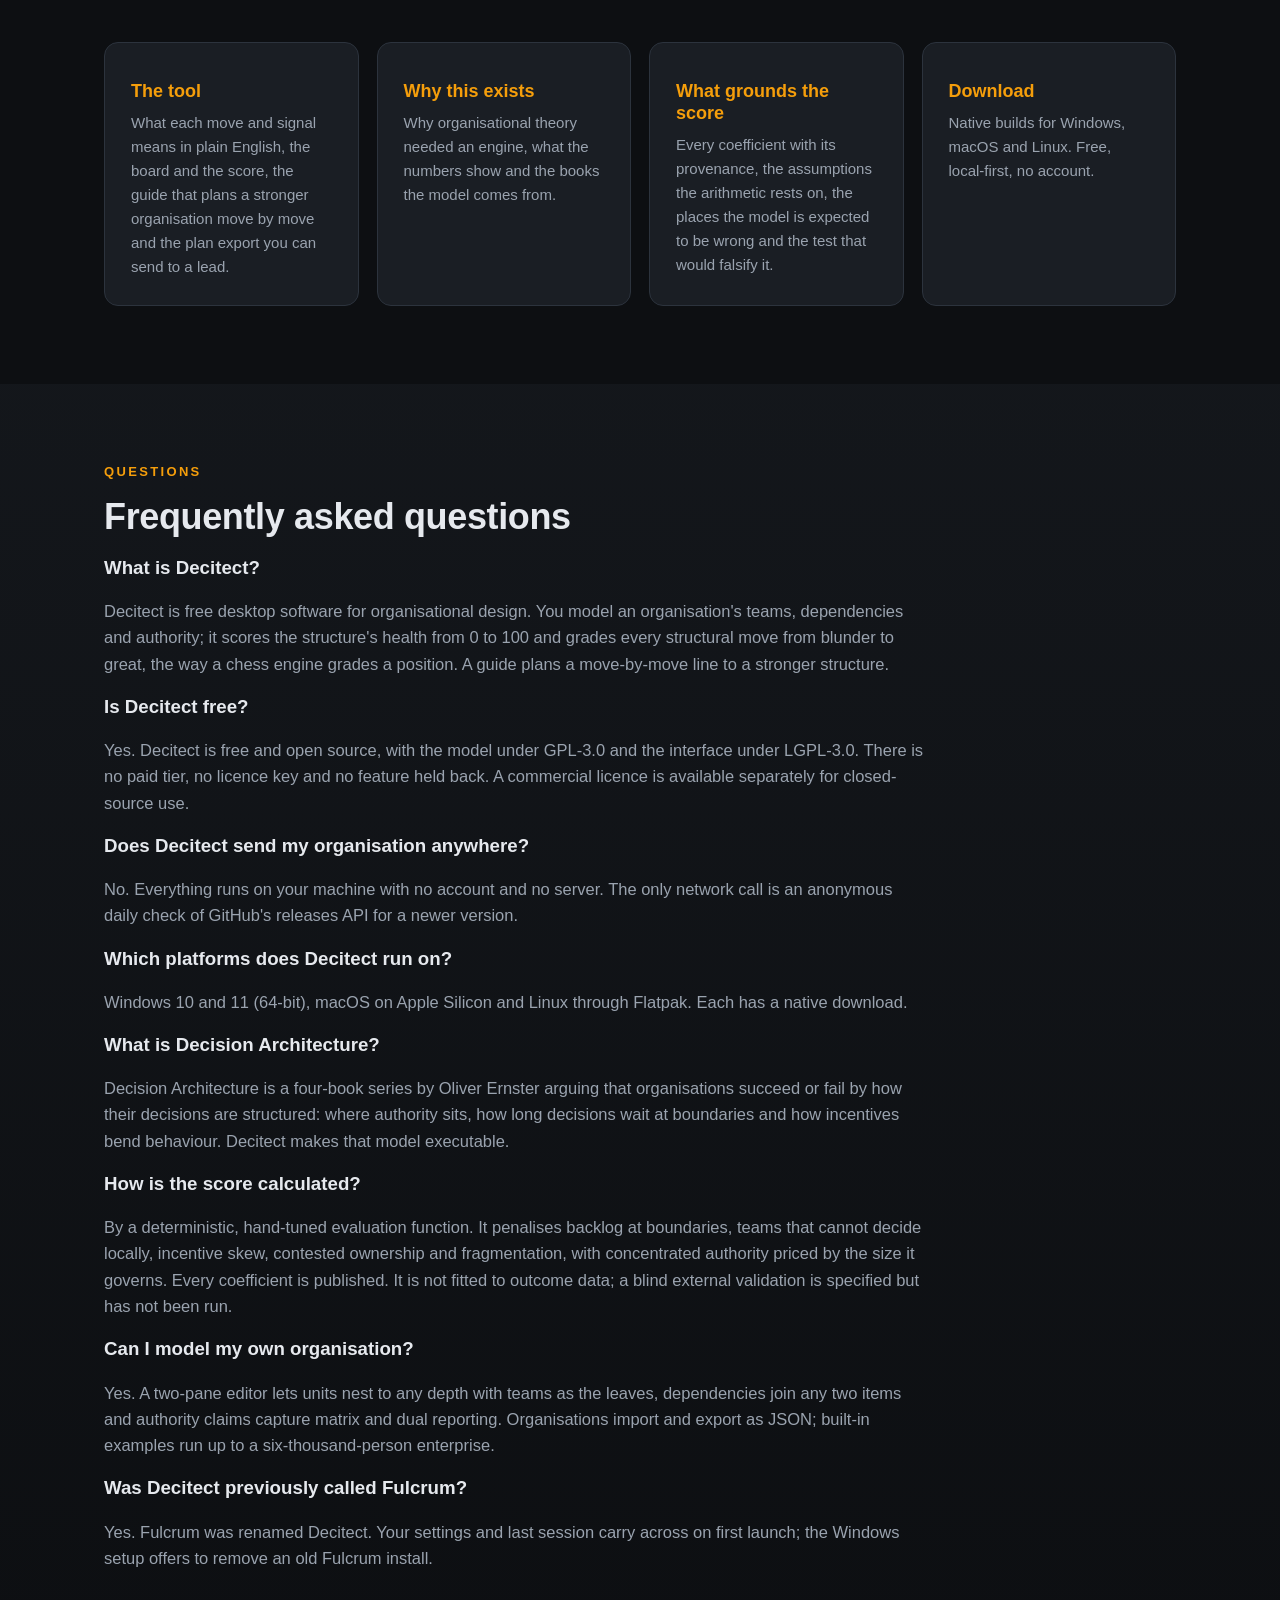
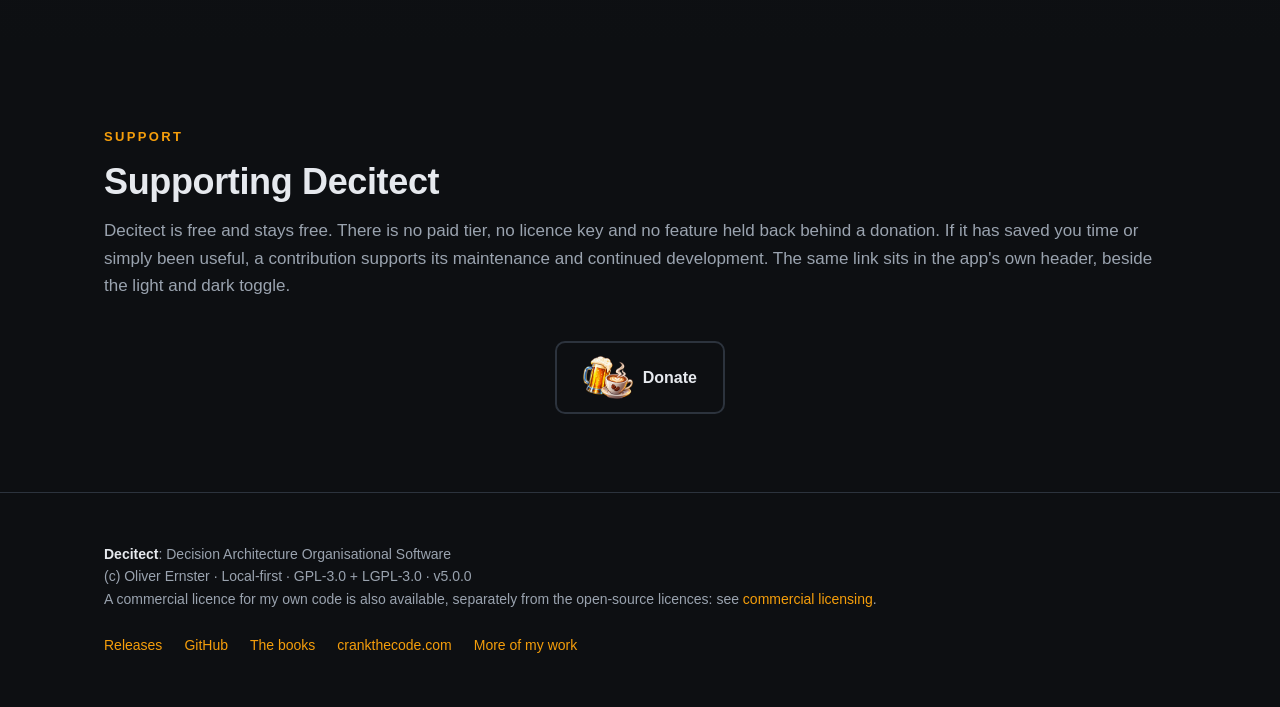
==== commit b39da1db: "Make decitect.com far easier to find Search-sized titles and descriptions, one h1 per page, a visibl" ====
--- a/docs/index.html
+++ b/docs/index.html
@@ -3,32 +3,38 @@
 <head>
 <meta charset="utf-8">
 <meta name="viewport" content="width=device-width, initial-scale=1">
-<title>Decitect: Decision Architecture Organisational Software for Architects and CTOs</title>
-<meta name="description" content="Decitect is a Decision Architecture simulation tool for architects, senior engineers and CTOs. Model any organisation, score its structural health from 0 to 100 and find the moves that make it stronger.">
+<title>Decitect: Decision Architecture Organisational Software</title>
+<meta name="description" content="Free desktop software that scores your organisation's structure from 0 to 100 and finds the moves that fix it. Decision Architecture for CTOs and architects.">
 <meta name="author" content="Oliver Ernster">
 <meta name="robots" content="index, follow">
 <meta name="theme-color" content="#0d0f12">
 <link rel="canonical" href="https://decitect.com/">
+<meta property="og:locale" content="en_GB">
 <meta property="og:type" content="website">
 <meta property="og:site_name" content="Decitect">
 <meta property="og:title" content="Decitect: Decision Architecture Organisational Software">
-<meta property="og:description" content="Decitect is a Decision Architecture simulation tool for architects, senior engineers and CTOs. Model any organisation, score its structural health from 0 to 100 and find the moves that make it stronger.">
+<meta property="og:description" content="Free desktop software that scores your organisation's structure from 0 to 100 and finds the moves that fix it. Decision Architecture for CTOs and architects.">
 <meta property="og:url" content="https://decitect.com/">
 <meta property="og:image" content="https://decitect.com/assets/screenshots/play-board.png">
+<meta property="og:image:width" content="3439">
+<meta property="og:image:height" content="1389">
 <meta property="og:image:alt" content="The Decitect board scoring an organisation&#x27;s structure">
 <meta name="twitter:card" content="summary_large_image">
 <meta name="twitter:title" content="Decitect: Decision Architecture Organisational Software">
-<meta name="twitter:description" content="Decitect is a Decision Architecture simulation tool for architects, senior engineers and CTOs. Model any organisation, score its structural health from 0 to 100 and find the moves that make it stronger.">
+<meta name="twitter:description" content="Free desktop software that scores your organisation's structure from 0 to 100 and finds the moves that fix it. Decision Architecture for CTOs and architects.">
 <meta name="twitter:image" content="https://decitect.com/assets/screenshots/play-board.png">
+<meta name="twitter:image:alt" content="The Decitect board scoring an organisation&#x27;s structure">
 <link rel="icon" type="image/png" href="assets/decitect.png">
+<link rel="apple-touch-icon" href="assets/apple-touch-icon.png">
+<link rel="manifest" href="site.webmanifest">
 <link rel="stylesheet" href="styles.css?v=d6adc8a072">
-<script type="application/ld+json">{"@context": "https://schema.org", "@type": "SoftwareApplication", "name": "Decitect", "applicationCategory": "DeveloperApplication", "operatingSystem": "Windows, macOS, Linux", "description": "Decitect is a Decision Architecture simulation tool for architects, senior engineers and CTOs. Model any organisation, score its structural health from 0 to 100 and find the moves that make it stronger.", "url": "https://decitect.com/", "image": "https://decitect.com/assets/screenshots/play-board.png", "isAccessibleForFree": true, "offers": {"@type": "Offer", "price": "0", "priceCurrency": "GBP"}, "author": {"@type": "Person", "name": "Oliver Ernster", "url": "https://www.crankthecode.com/"}, "audience": {"@type": "Audience", "audienceType": "Software architects, senior and principal engineers, CTOs and technical leaders"}, "keywords": "Decision Architecture, organisational design, software architecture, engineering leadership, CTO, org structure, decision latency, authority design, technical leadership, principal engineer", "license": "https://www.gnu.org/licenses/gpl-3.0.html"}</script>
+<script type="application/ld+json">{"@context": "https://schema.org", "@graph": [{"@type": "WebSite", "@id": "https://decitect.com/#website", "url": "https://decitect.com/", "name": "Decitect", "alternateName": ["Fulcrum", "Decitect: Decision Architecture Organisational Software"], "inLanguage": "en-GB", "publisher": {"@id": "https://decitect.com/#author"}}, {"@type": "Person", "@id": "https://decitect.com/#author", "name": "Oliver Ernster", "url": "https://ernster.dev", "sameAs": ["https://github.com/oernster", "https://www.crankthecode.com/"]}, {"@type": "SoftwareApplication", "@id": "https://decitect.com/#app", "name": "Decitect", "alternateName": "Fulcrum", "url": "https://decitect.com/", "description": "Free desktop software that scores your organisation's structure from 0 to 100 and finds the moves that fix it. Decision Architecture for CTOs and architects.", "applicationCategory": "BusinessApplication", "applicationSubCategory": "Organisational design", "operatingSystem": "Windows, macOS, Linux", "downloadUrl": "https://decitect.com/download.html", "image": "https://decitect.com/assets/screenshots/play-board.png", "screenshot": ["https://decitect.com/assets/screenshots/play-board.png", "https://decitect.com/assets/screenshots/play-guide1.png", "https://decitect.com/assets/screenshots/play-guide2.png", "https://decitect.com/assets/screenshots/model-org.png"], "featureList": ["Scores organisational structure from 0 to 100, deterministically", "Grades every structural move from blunder to great", "Guide that plans every level of the organisation at once", "Editor for teams, units, dependencies and authority claims", "Self-contained HTML plan export and JSON import and export", "Local-first: no account, no server, no telemetry"], "isAccessibleForFree": true, "offers": {"@type": "Offer", "price": "0", "priceCurrency": "GBP"}, "license": "https://www.gnu.org/licenses/gpl-3.0.html", "author": {"@id": "https://decitect.com/#author"}, "sameAs": ["https://github.com/oernster/Decitect"], "audience": {"@type": "Audience", "audienceType": "Software architects, senior and principal engineers, CTOs and technical leaders"}, "keywords": "Decision Architecture, organisational design, org structure, organisation design software, reorg simulation, decision latency, authority design, engineering leadership, CTO, software architecture"}, {"@type": "FAQPage", "@id": "https://decitect.com/#faq", "mainEntity": [{"@type": "Question", "name": "What is Decitect?", "acceptedAnswer": {"@type": "Answer", "text": "Decitect is free desktop software for organisational design. You model an organisation's teams, dependencies and authority; it scores the structure's health from 0 to 100 and grades every structural move from blunder to great, the way a chess engine grades a position. A guide plans a move-by-move line to a stronger structure."}}, {"@type": "Question", "name": "Is Decitect free?", "acceptedAnswer": {"@type": "Answer", "text": "Yes. Decitect is free and open source, with the model under GPL-3.0 and the interface under LGPL-3.0. There is no paid tier, no licence key and no feature held back. A commercial licence is available separately for closed-source use."}}, {"@type": "Question", "name": "Does Decitect send my organisation anywhere?", "acceptedAnswer": {"@type": "Answer", "text": "No. Everything runs on your machine with no account and no server. The only network call is an anonymous daily check of GitHub's releases API for a newer version."}}, {"@type": "Question", "name": "Which platforms does Decitect run on?", "acceptedAnswer": {"@type": "Answer", "text": "Windows 10 and 11 (64-bit), macOS on Apple Silicon and Linux through Flatpak. Each has a native download."}}, {"@type": "Question", "name": "What is Decision Architecture?", "acceptedAnswer": {"@type": "Answer", "text": "Decision Architecture is a four-book series by Oliver Ernster arguing that organisations succeed or fail by how their decisions are structured: where authority sits, how long decisions wait at boundaries and how incentives bend behaviour. Decitect makes that model executable."}}, {"@type": "Question", "name": "How is the score calculated?", "acceptedAnswer": {"@type": "Answer", "text": "By a deterministic, hand-tuned evaluation function. It penalises backlog at boundaries, teams that cannot decide locally, incentive skew, contested ownership and fragmentation, with concentrated authority priced by the size it governs. Every coefficient is published. It is not fitted to outcome data; a blind external validation is specified but has not been run."}}, {"@type": "Question", "name": "Can I model my own organisation?", "acceptedAnswer": {"@type": "Answer", "text": "Yes. A two-pane editor lets units nest to any depth with teams as the leaves, dependencies join any two items and authority claims capture matrix and dual reporting. Organisations import and export as JSON; built-in examples run up to a six-thousand-person enterprise."}}, {"@type": "Question", "name": "Was Decitect previously called Fulcrum?", "acceptedAnswer": {"@type": "Answer", "text": "Yes. Fulcrum was renamed Decitect. Your settings and last session carry across on first launch; the Windows setup offers to remove an old Fulcrum install."}}]}]}</script>
 </head>
 <body>
 <header class="nav">
   <div class="container nav-inner">
     <a class="brand" href="./">
-      <img src="assets/decitect.png" alt="Decitect icon">Decitect</a>
+      <img width="256" height="256" src="assets/decitect.png" alt="Decitect icon">Decitect</a>
     <nav class="nav-links">
       <a href="tool.html">The tool</a>
       <a href="why.html">Why</a>
@@ -42,7 +48,7 @@
 <main id="top">
   <section class="hero">
     <div class="container">
-      <img class="logo" src="assets/decitect.png" alt="Decitect icon">
+      <img width="256" height="256" class="logo" src="assets/decitect.png" alt="Decitect icon">
       <h1>Decitect</h1>
       <div class="tagline">Decision Architecture / Organisational Software</div>
       <p class="lede">Draw the organisation you actually have: the teams, who
@@ -85,7 +91,29 @@
       </div>
     </div>
   </section>
-  <section id="support" class="alt">
+  <section id="faq" class="alt">
+    <div class="container prose">
+      <div class="eyebrow">Questions</div>
+      <h2 class="section-title">Frequently asked questions</h2>
+        <h3>What is Decitect?</h3>
+        <p>Decitect is free desktop software for organisational design. You model an organisation&#x27;s teams, dependencies and authority; it scores the structure&#x27;s health from 0 to 100 and grades every structural move from blunder to great, the way a chess engine grades a position. A guide plans a move-by-move line to a stronger structure.</p>
+        <h3>Is Decitect free?</h3>
+        <p>Yes. Decitect is free and open source, with the model under GPL-3.0 and the interface under LGPL-3.0. There is no paid tier, no licence key and no feature held back. A commercial licence is available separately for closed-source use.</p>
+        <h3>Does Decitect send my organisation anywhere?</h3>
+        <p>No. Everything runs on your machine with no account and no server. The only network call is an anonymous daily check of GitHub&#x27;s releases API for a newer version.</p>
+        <h3>Which platforms does Decitect run on?</h3>
+        <p>Windows 10 and 11 (64-bit), macOS on Apple Silicon and Linux through Flatpak. Each has a native download.</p>
+        <h3>What is Decision Architecture?</h3>
+        <p>Decision Architecture is a four-book series by Oliver Ernster arguing that organisations succeed or fail by how their decisions are structured: where authority sits, how long decisions wait at boundaries and how incentives bend behaviour. Decitect makes that model executable.</p>
+        <h3>How is the score calculated?</h3>
+        <p>By a deterministic, hand-tuned evaluation function. It penalises backlog at boundaries, teams that cannot decide locally, incentive skew, contested ownership and fragmentation, with concentrated authority priced by the size it governs. Every coefficient is published. It is not fitted to outcome data; a blind external validation is specified but has not been run.</p>
+        <h3>Can I model my own organisation?</h3>
+        <p>Yes. A two-pane editor lets units nest to any depth with teams as the leaves, dependencies join any two items and authority claims capture matrix and dual reporting. Organisations import and export as JSON; built-in examples run up to a six-thousand-person enterprise.</p>
+        <h3>Was Decitect previously called Fulcrum?</h3>
+        <p>Yes. Fulcrum was renamed Decitect. Your settings and last session carry across on first launch; the Windows setup offers to remove an old Fulcrum install.</p>
+    </div>
+  </section>
+  <section id="support">
     <div class="container">
       <div class="eyebrow">Support</div>
       <h2 class="section-title">Supporting Decitect</h2>
@@ -94,7 +122,7 @@
         contribution supports its maintenance and continued development. The same link sits in
         the app's own header, beside the light and dark toggle.</p>
       <div class="cta">
-        <a class="btn btn-ghost btn-donate" href="https://www.paypal.com/ncp/payment/X2U2V8TML89DE"><img src="donate.png" alt="">Donate</a>
+        <a class="btn btn-ghost btn-donate" href="https://www.paypal.com/ncp/payment/4PRXS7C94A3HA"><img width="133" height="116" src="donate.png" alt="">Donate</a>
       </div>
     </div>
   </section>
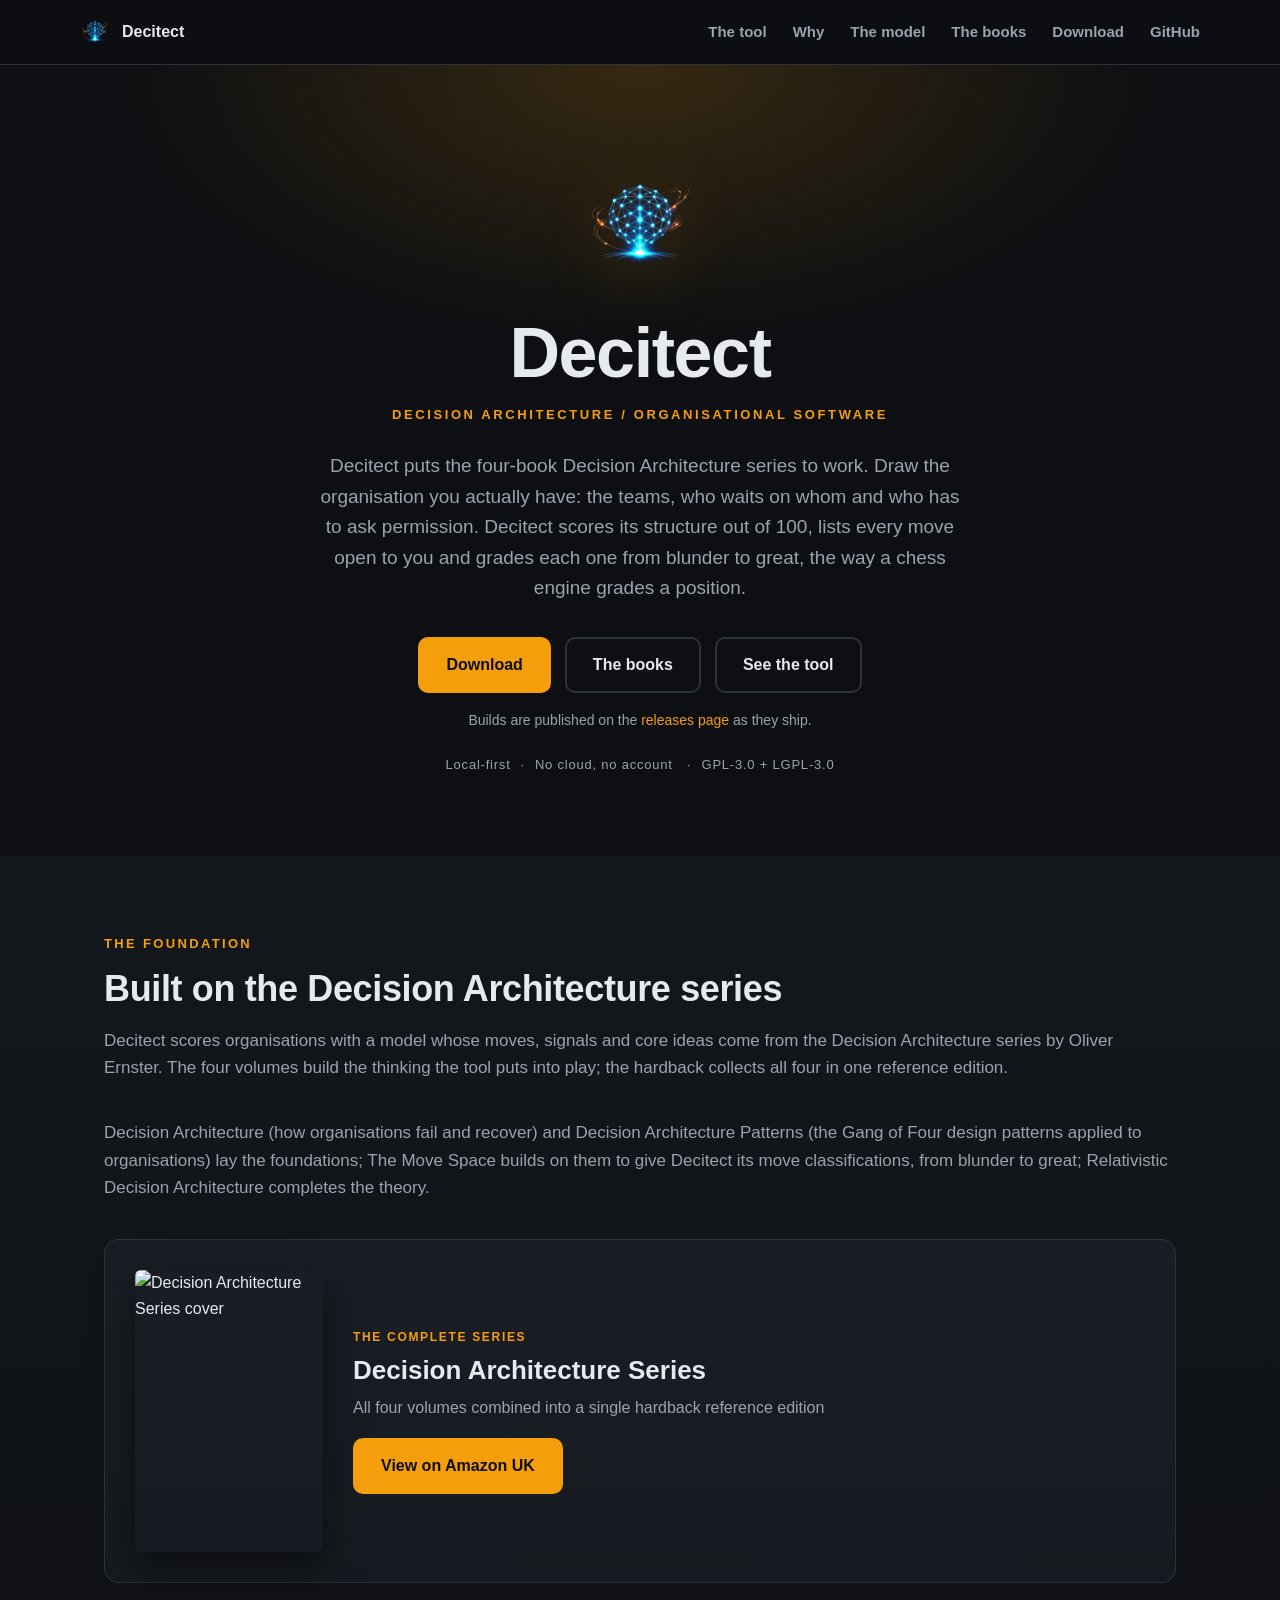
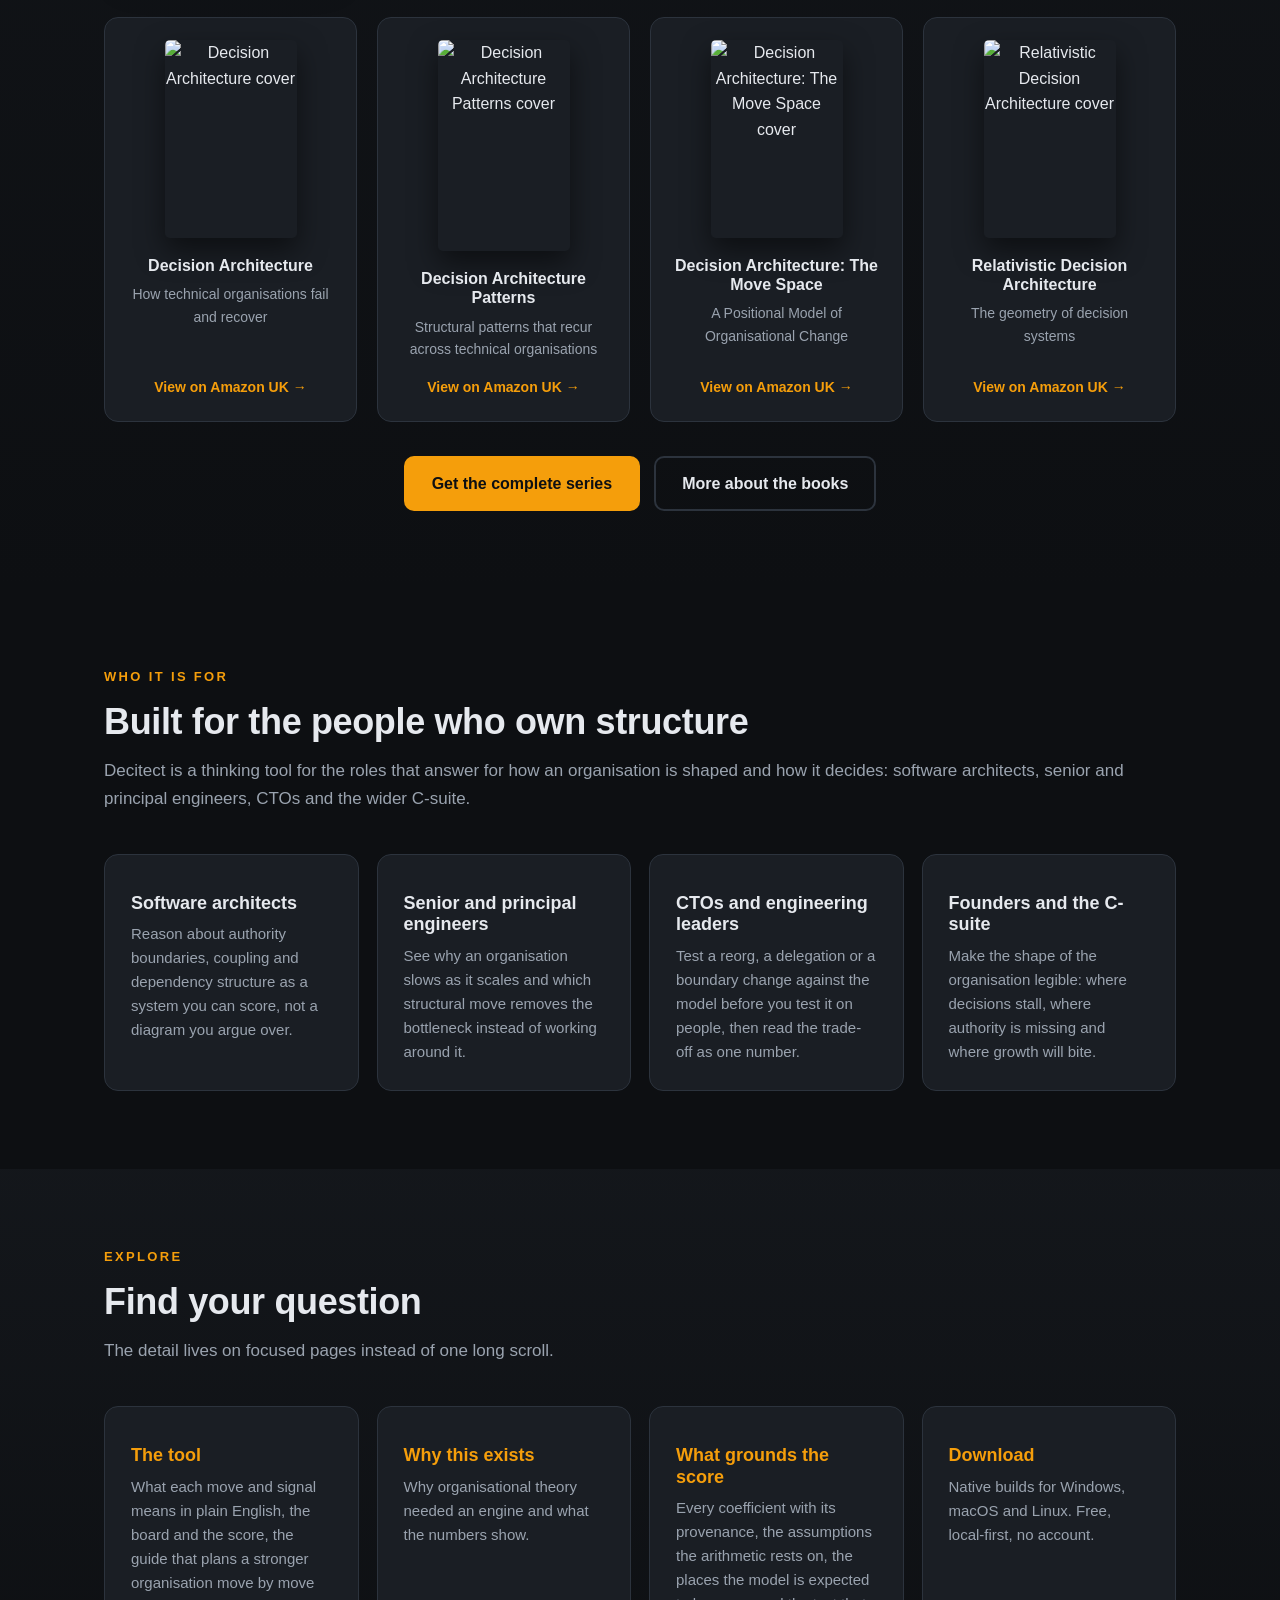
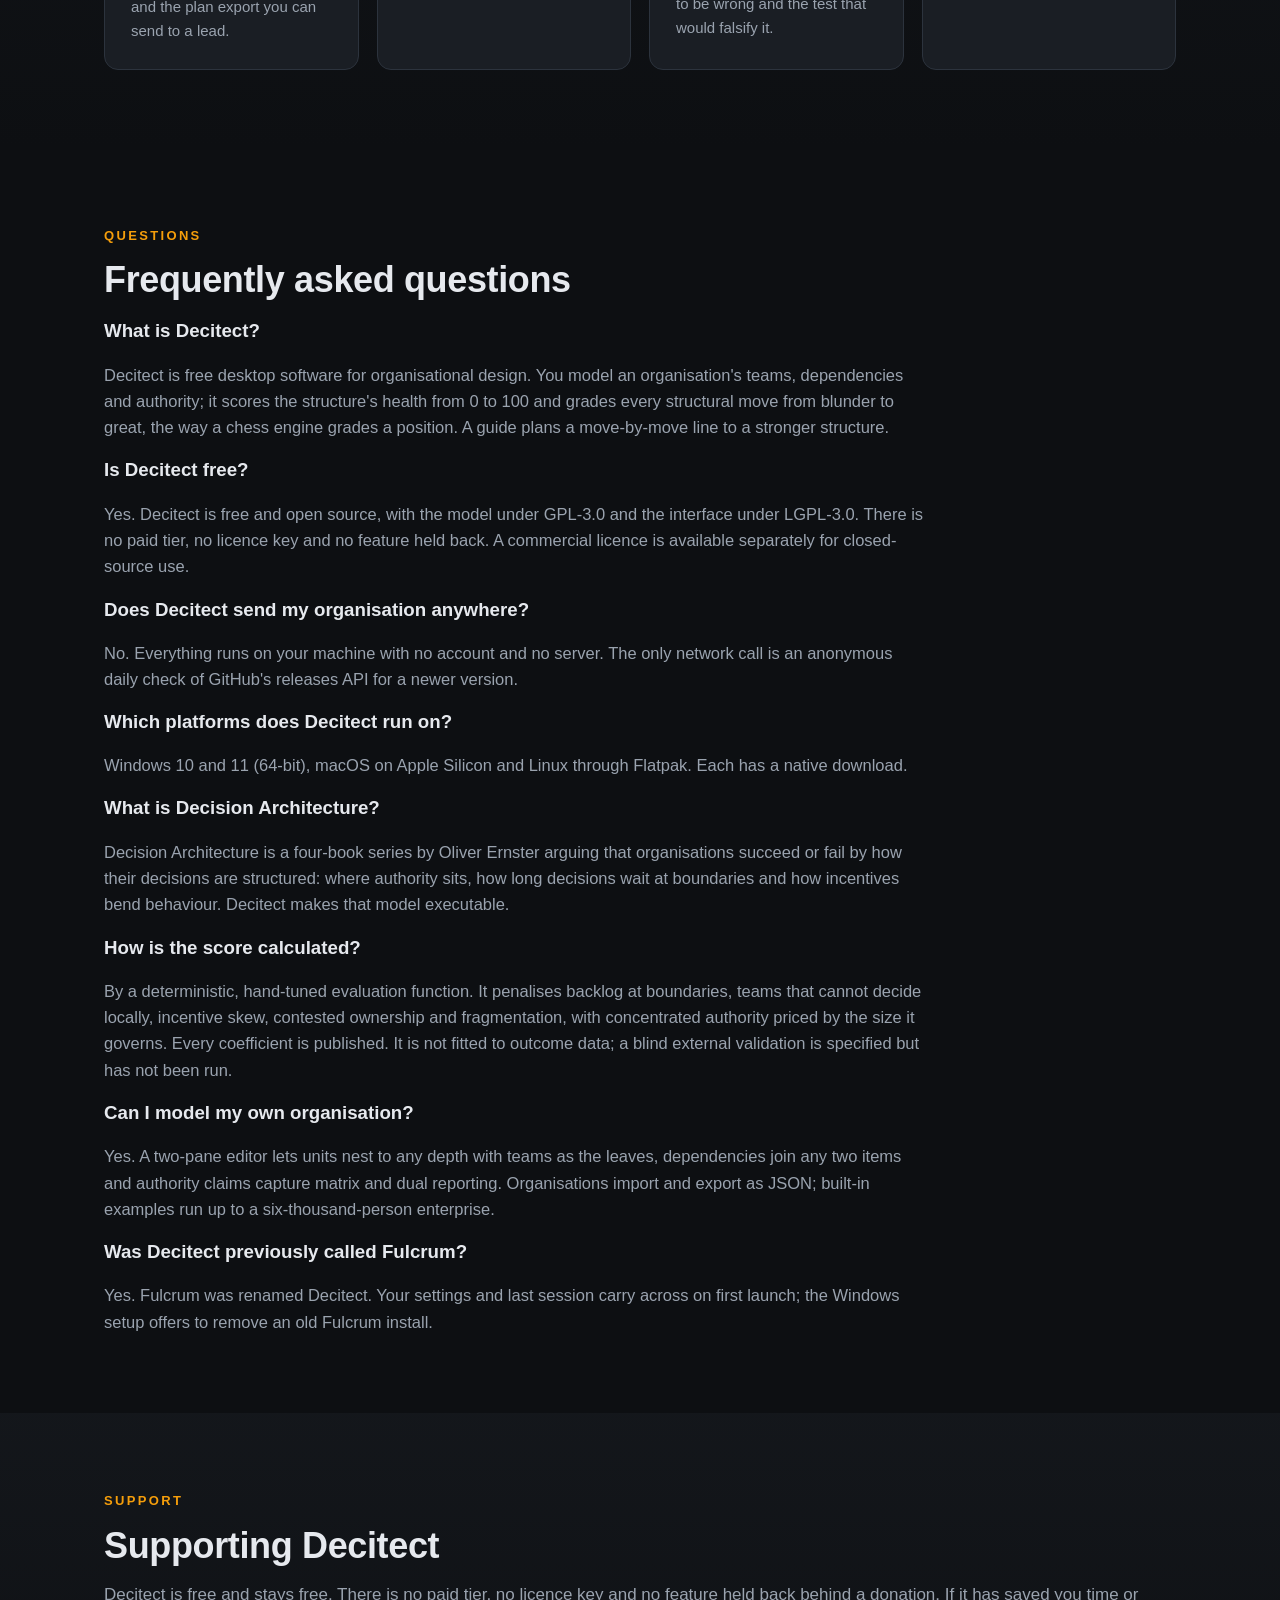
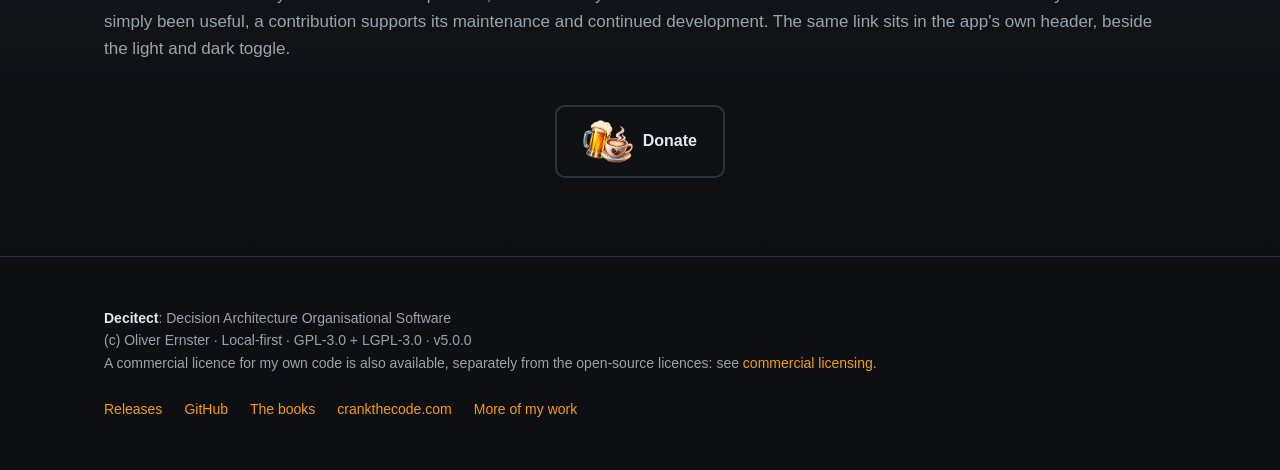
==== commit 10cefa5f: "Put the Decision Architecture series at the front of decitect.com The home page opens with the four-" ====
--- a/docs/index.html
+++ b/docs/index.html
@@ -4,7 +4,7 @@
 <meta charset="utf-8">
 <meta name="viewport" content="width=device-width, initial-scale=1">
 <title>Decitect: Decision Architecture Organisational Software</title>
-<meta name="description" content="Free desktop software that scores your organisation's structure from 0 to 100 and finds the moves that fix it. Decision Architecture for CTOs and architects.">
+<meta name="description" content="Desktop software that puts the four-book Decision Architecture series to work: score your organisation's structure from 0 to 100 and find the moves that fix it.">
 <meta name="author" content="Oliver Ernster">
 <meta name="robots" content="index, follow">
 <meta name="theme-color" content="#0d0f12">
@@ -13,7 +13,7 @@
 <meta property="og:type" content="website">
 <meta property="og:site_name" content="Decitect">
 <meta property="og:title" content="Decitect: Decision Architecture Organisational Software">
-<meta property="og:description" content="Free desktop software that scores your organisation's structure from 0 to 100 and finds the moves that fix it. Decision Architecture for CTOs and architects.">
+<meta property="og:description" content="Desktop software that puts the four-book Decision Architecture series to work: score your organisation's structure from 0 to 100 and find the moves that fix it.">
 <meta property="og:url" content="https://decitect.com/">
 <meta property="og:image" content="https://decitect.com/assets/screenshots/play-board.png">
 <meta property="og:image:width" content="3439">
@@ -21,14 +21,15 @@
 <meta property="og:image:alt" content="The Decitect board scoring an organisation&#x27;s structure">
 <meta name="twitter:card" content="summary_large_image">
 <meta name="twitter:title" content="Decitect: Decision Architecture Organisational Software">
-<meta name="twitter:description" content="Free desktop software that scores your organisation's structure from 0 to 100 and finds the moves that fix it. Decision Architecture for CTOs and architects.">
+<meta name="twitter:description" content="Desktop software that puts the four-book Decision Architecture series to work: score your organisation's structure from 0 to 100 and find the moves that fix it.">
 <meta name="twitter:image" content="https://decitect.com/assets/screenshots/play-board.png">
 <meta name="twitter:image:alt" content="The Decitect board scoring an organisation&#x27;s structure">
 <link rel="icon" type="image/png" href="assets/decitect.png">
 <link rel="apple-touch-icon" href="assets/apple-touch-icon.png">
 <link rel="manifest" href="site.webmanifest">
 <link rel="stylesheet" href="styles.css?v=d6adc8a072">
-<script type="application/ld+json">{"@context": "https://schema.org", "@graph": [{"@type": "WebSite", "@id": "https://decitect.com/#website", "url": "https://decitect.com/", "name": "Decitect", "alternateName": ["Fulcrum", "Decitect: Decision Architecture Organisational Software"], "inLanguage": "en-GB", "publisher": {"@id": "https://decitect.com/#author"}}, {"@type": "Person", "@id": "https://decitect.com/#author", "name": "Oliver Ernster", "url": "https://ernster.dev", "sameAs": ["https://github.com/oernster", "https://www.crankthecode.com/"]}, {"@type": "SoftwareApplication", "@id": "https://decitect.com/#app", "name": "Decitect", "alternateName": "Fulcrum", "url": "https://decitect.com/", "description": "Free desktop software that scores your organisation's structure from 0 to 100 and finds the moves that fix it. Decision Architecture for CTOs and architects.", "applicationCategory": "BusinessApplication", "applicationSubCategory": "Organisational design", "operatingSystem": "Windows, macOS, Linux", "downloadUrl": "https://decitect.com/download.html", "image": "https://decitect.com/assets/screenshots/play-board.png", "screenshot": ["https://decitect.com/assets/screenshots/play-board.png", "https://decitect.com/assets/screenshots/play-guide1.png", "https://decitect.com/assets/screenshots/play-guide2.png", "https://decitect.com/assets/screenshots/model-org.png"], "featureList": ["Scores organisational structure from 0 to 100, deterministically", "Grades every structural move from blunder to great", "Guide that plans every level of the organisation at once", "Editor for teams, units, dependencies and authority claims", "Self-contained HTML plan export and JSON import and export", "Local-first: no account, no server, no telemetry"], "isAccessibleForFree": true, "offers": {"@type": "Offer", "price": "0", "priceCurrency": "GBP"}, "license": "https://www.gnu.org/licenses/gpl-3.0.html", "author": {"@id": "https://decitect.com/#author"}, "sameAs": ["https://github.com/oernster/Decitect"], "audience": {"@type": "Audience", "audienceType": "Software architects, senior and principal engineers, CTOs and technical leaders"}, "keywords": "Decision Architecture, organisational design, org structure, organisation design software, reorg simulation, decision latency, authority design, engineering leadership, CTO, software architecture"}, {"@type": "FAQPage", "@id": "https://decitect.com/#faq", "mainEntity": [{"@type": "Question", "name": "What is Decitect?", "acceptedAnswer": {"@type": "Answer", "text": "Decitect is free desktop software for organisational design. You model an organisation's teams, dependencies and authority; it scores the structure's health from 0 to 100 and grades every structural move from blunder to great, the way a chess engine grades a position. A guide plans a move-by-move line to a stronger structure."}}, {"@type": "Question", "name": "Is Decitect free?", "acceptedAnswer": {"@type": "Answer", "text": "Yes. Decitect is free and open source, with the model under GPL-3.0 and the interface under LGPL-3.0. There is no paid tier, no licence key and no feature held back. A commercial licence is available separately for closed-source use."}}, {"@type": "Question", "name": "Does Decitect send my organisation anywhere?", "acceptedAnswer": {"@type": "Answer", "text": "No. Everything runs on your machine with no account and no server. The only network call is an anonymous daily check of GitHub's releases API for a newer version."}}, {"@type": "Question", "name": "Which platforms does Decitect run on?", "acceptedAnswer": {"@type": "Answer", "text": "Windows 10 and 11 (64-bit), macOS on Apple Silicon and Linux through Flatpak. Each has a native download."}}, {"@type": "Question", "name": "What is Decision Architecture?", "acceptedAnswer": {"@type": "Answer", "text": "Decision Architecture is a four-book series by Oliver Ernster arguing that organisations succeed or fail by how their decisions are structured: where authority sits, how long decisions wait at boundaries and how incentives bend behaviour. Decitect makes that model executable."}}, {"@type": "Question", "name": "How is the score calculated?", "acceptedAnswer": {"@type": "Answer", "text": "By a deterministic, hand-tuned evaluation function. It penalises backlog at boundaries, teams that cannot decide locally, incentive skew, contested ownership and fragmentation, with concentrated authority priced by the size it governs. Every coefficient is published. It is not fitted to outcome data; a blind external validation is specified but has not been run."}}, {"@type": "Question", "name": "Can I model my own organisation?", "acceptedAnswer": {"@type": "Answer", "text": "Yes. A two-pane editor lets units nest to any depth with teams as the leaves, dependencies join any two items and authority claims capture matrix and dual reporting. Organisations import and export as JSON; built-in examples run up to a six-thousand-person enterprise."}}, {"@type": "Question", "name": "Was Decitect previously called Fulcrum?", "acceptedAnswer": {"@type": "Answer", "text": "Yes. Fulcrum was renamed Decitect. Your settings and last session carry across on first launch; the Windows setup offers to remove an old Fulcrum install."}}]}]}</script>
+<script type="application/ld+json">{"@context": "https://schema.org", "@graph": [{"@type": "WebSite", "@id": "https://decitect.com/#website", "url": "https://decitect.com/", "name": "Decitect", "alternateName": ["Fulcrum", "Decitect: Decision Architecture Organisational Software"], "inLanguage": "en-GB", "publisher": {"@id": "https://decitect.com/#author"}}, {"@type": "Person", "@id": "https://decitect.com/#author", "name": "Oliver Ernster", "url": "https://ernster.dev", "sameAs": ["https://github.com/oernster", "https://www.crankthecode.com/"]}, {"@type": "SoftwareApplication", "@id": "https://decitect.com/#app", "name": "Decitect", "alternateName": "Fulcrum", "url": "https://decitect.com/", "description": "Desktop software that puts the four-book Decision Architecture series to work: score your organisation's structure from 0 to 100 and find the moves that fix it.", "applicationCategory": "BusinessApplication", "applicationSubCategory": "Organisational design", "operatingSystem": "Windows, macOS, Linux", "downloadUrl": "https://decitect.com/download.html", "image": "https://decitect.com/assets/screenshots/play-board.png", "screenshot": ["https://decitect.com/assets/screenshots/play-board.png", "https://decitect.com/assets/screenshots/play-guide1.png", "https://decitect.com/assets/screenshots/play-guide2.png", "https://decitect.com/assets/screenshots/model-org.png"], "featureList": ["Scores organisational structure from 0 to 100, deterministically", "Grades every structural move from blunder to great", "Guide that plans every level of the organisation at once", "Editor for teams, units, dependencies and authority claims", "Self-contained HTML plan export and JSON import and export", "Local-first: no account, no server, no telemetry"], "isAccessibleForFree": true, "offers": {"@type": "Offer", "price": "0", "priceCurrency": "GBP"}, "license": "https://www.gnu.org/licenses/gpl-3.0.html", "author": {"@id": "https://decitect.com/#author"}, "isBasedOn": {"@type": "Book", "name": "Decision Architecture Series", "description": "All four volumes of the Decision Architecture series in one hardback reference edition", "url": "https://www.amazon.co.uk/dp/B0GTMVV8T5", "author": {"@id": "https://decitect.com/#author"}}, "sameAs": ["https://github.com/oernster/Decitect"], "audience": {"@type": "Audience", "audienceType": "Software architects, senior and principal engineers, CTOs and technical leaders"}, "keywords": "Decision Architecture, organisational design, org structure, organisation design software, reorg simulation, decision latency, authority design, engineering leadership, CTO, software architecture"}, {"@type": "FAQPage", "@id": "https://decitect.com/#faq", "mainEntity": [{"@type": "Question", "name": "What is Decitect?", "acceptedAnswer": {"@type": "Answer", "text": "Decitect is free desktop software for organisational design. You model an organisation's teams, dependencies and authority; it scores the structure's health from 0 to 100 and grades every structural move from blunder to great, the way a chess engine grades a position. A guide plans a move-by-move line to a stronger structure."}}, {"@type": "Question", "name": "Is Decitect free?", "acceptedAnswer": {"@type": "Answer", "text": "Yes. Decitect is free and open source, with the model under GPL-3.0 and the interface under LGPL-3.0. There is no paid tier, no licence key and no feature held back. A commercial licence is available separately for closed-source use."}}, {"@type": "Question", "name": "Does Decitect send my organisation anywhere?", "acceptedAnswer": {"@type": "Answer", "text": "No. Everything runs on your machine with no account and no server. The only network call is an anonymous daily check of GitHub's releases API for a newer version."}}, {"@type": "Question", "name": "Which platforms does Decitect run on?", "acceptedAnswer": {"@type": "Answer", "text": "Windows 10 and 11 (64-bit), macOS on Apple Silicon and Linux through Flatpak. Each has a native download."}}, {"@type": "Question", "name": "What is Decision Architecture?", "acceptedAnswer": {"@type": "Answer", "text": "Decision Architecture is a four-book series by Oliver Ernster arguing that organisations succeed or fail by how their decisions are structured: where authority sits, how long decisions wait at boundaries and how incentives bend behaviour. Decitect makes that model executable."}}, {"@type": "Question", "name": "How is the score calculated?", "acceptedAnswer": {"@type": "Answer", "text": "By a deterministic, hand-tuned evaluation function. It penalises backlog at boundaries, teams that cannot decide locally, incentive skew, contested ownership and fragmentation, with concentrated authority priced by the size it governs. Every coefficient is published. It is not fitted to outcome data; a blind external validation is specified but has not been run."}}, {"@type": "Question", "name": "Can I model my own organisation?", "acceptedAnswer": {"@type": "Answer", "text": "Yes. A two-pane editor lets units nest to any depth with teams as the leaves, dependencies join any two items and authority claims capture matrix and dual reporting. Organisations import and export as JSON; built-in examples run up to a six-thousand-person enterprise."}}, {"@type": "Question", "name": "Was Decitect previously called Fulcrum?", "acceptedAnswer": {"@type": "Answer", "text": "Yes. Fulcrum was renamed Decitect. Your settings and last session carry across on first launch; the Windows setup offers to remove an old Fulcrum install."}}]}]}</script>
+<script type="application/ld+json">{"@context": "https://schema.org", "@type": "ItemList", "name": "The Decision Architecture series", "itemListElement": [{"@type": "ListItem", "position": 1, "item": {"@type": "Book", "name": "Decision Architecture Series", "description": "All four volumes combined into a single hardback reference edition", "url": "https://www.amazon.co.uk/dp/B0GTMVV8T5", "image": "https://decitect.com/assets/books/hardback_cover.png", "author": {"@type": "Person", "name": "Oliver Ernster"}, "inLanguage": "en"}}, {"@type": "ListItem", "position": 2, "item": {"@type": "Book", "name": "Decision Architecture", "description": "How technical organisations fail and recover", "url": "https://www.amazon.co.uk/dp/B0GT4JNMGK", "image": "https://decitect.com/assets/books/_cover_da.png", "author": {"@type": "Person", "name": "Oliver Ernster"}, "inLanguage": "en"}}, {"@type": "ListItem", "position": 3, "item": {"@type": "Book", "name": "Decision Architecture Patterns", "description": "Structural patterns that recur across technical organisations", "url": "https://www.amazon.co.uk/dp/B0GT4CZ327", "image": "https://decitect.com/assets/books/_cover_da_patterns.png", "author": {"@type": "Person", "name": "Oliver Ernster"}, "inLanguage": "en"}}, {"@type": "ListItem", "position": 4, "item": {"@type": "Book", "name": "Decision Architecture: The Move Space", "description": "A Positional Model of Organisational Change", "url": "https://www.amazon.co.uk/dp/B0GTDX7186", "image": "https://decitect.com/assets/books/_cover-da-move-space.png", "author": {"@type": "Person", "name": "Oliver Ernster"}, "inLanguage": "en"}}, {"@type": "ListItem", "position": 5, "item": {"@type": "Book", "name": "Relativistic Decision Architecture", "description": "The geometry of decision systems", "url": "https://www.amazon.co.uk/dp/B0GT7D4P8G", "image": "https://decitect.com/assets/books/_cover_relativistic_da_architecture.png", "author": {"@type": "Person", "name": "Oliver Ernster"}, "inLanguage": "en"}}]}</script>
 </head>
 <body>
 <header class="nav">
@@ -39,7 +40,7 @@
       <a href="tool.html">The tool</a>
       <a href="why.html">Why</a>
       <a href="model.html">The model</a>
-      <a href="why.html#books">The books</a>
+      <a href="./#books">The books</a>
       <a href="download.html">Download</a>
       <a href="https://github.com/oernster/Decitect">GitHub</a>
     </nav>
@@ -51,12 +52,14 @@
       <img width="256" height="256" class="logo" src="assets/decitect.png" alt="Decitect icon">
       <h1>Decitect</h1>
       <div class="tagline">Decision Architecture / Organisational Software</div>
-      <p class="lede">Draw the organisation you actually have: the teams, who
+      <p class="lede">Decitect puts the four-book Decision Architecture series to work.
+        Draw the organisation you actually have: the teams, who
         waits on whom and who has to ask permission. Decitect scores its
         structure out of 100, lists every move open to you and grades each one
         from blunder to great, the way a chess engine grades a position.</p>
       <div class="cta">
         <a class="btn btn-primary" href="download.html">Download</a>
+        <a class="btn btn-ghost" href="#books">The books</a>
         <a class="btn btn-ghost" href="tool.html">See the tool</a>
       </div>
       <p class="release-note">Builds are published on the
@@ -67,7 +70,25 @@
       </div>
     </div>
   </section>
-  <section id="who" class="alt">
+  <section id="books" class="alt">
+    <div class="container">
+      <div class="eyebrow">The foundation</div>
+      <h2 class="section-title">Built on the Decision Architecture series</h2>
+      <p class="books-intro">Decitect scores organisations with a model whose moves, signals and core ideas come from the Decision Architecture series by Oliver Ernster. The four volumes build the thinking the tool puts into play; the hardback collects all four in one reference edition.</p>
+      <p class="books-intro">Decision Architecture (how organisations fail and recover) and
+        Decision Architecture Patterns (the Gang of Four design patterns applied to organisations)
+        lay the foundations; The Move Space builds on them to give Decitect its move
+        classifications, from blunder to great; Relativistic Decision Architecture completes the
+        theory.</p>
+      <div class="featured card-link"><img width="440" height="660" loading="lazy" src="assets/books/hardback_cover.png" alt="Decision Architecture Series cover"><div class="meta"><div class="kicker">The complete series</div><h3>Decision Architecture Series</h3><p>All four volumes combined into a single hardback reference edition</p><a class="btn btn-primary stretched" href="https://www.amazon.co.uk/dp/B0GTMVV8T5">View on Amazon UK</a></div></div>
+      <div class="series"><div class="book card-link"><img width="440" height="660" loading="lazy" src="assets/books/_cover_da.png" alt="Decision Architecture cover"><h4>Decision Architecture</h4><p>How technical organisations fail and recover</p><a class="buy stretched" href="https://www.amazon.co.uk/dp/B0GT4JNMGK">View on Amazon UK &rarr;</a></div><div class="book card-link"><img width="440" height="704" loading="lazy" src="assets/books/_cover_da_patterns.png" alt="Decision Architecture Patterns cover"><h4>Decision Architecture Patterns</h4><p>Structural patterns that recur across technical organisations</p><a class="buy stretched" href="https://www.amazon.co.uk/dp/B0GT4CZ327">View on Amazon UK &rarr;</a></div><div class="book card-link"><img width="440" height="660" loading="lazy" src="assets/books/_cover-da-move-space.png" alt="Decision Architecture: The Move Space cover"><h4>Decision Architecture: The Move Space</h4><p>A Positional Model of Organisational Change</p><a class="buy stretched" href="https://www.amazon.co.uk/dp/B0GTDX7186">View on Amazon UK &rarr;</a></div><div class="book card-link"><img width="440" height="660" loading="lazy" src="assets/books/_cover_relativistic_da_architecture.png" alt="Relativistic Decision Architecture cover"><h4>Relativistic Decision Architecture</h4><p>The geometry of decision systems</p><a class="buy stretched" href="https://www.amazon.co.uk/dp/B0GT7D4P8G">View on Amazon UK &rarr;</a></div></div>
+      <div class="cta">
+        <a class="btn btn-primary" href="https://www.amazon.co.uk/dp/B0GTMVV8T5">Get the complete series</a>
+        <a class="btn btn-ghost" href="https://www.crankthecode.com/books">More about the books</a>
+      </div>
+    </div>
+  </section>
+  <section id="who">
     <div class="container">
       <div class="eyebrow">Who it is for</div>
       <h2 class="section-title">Built for the people who own structure</h2>
@@ -78,20 +99,20 @@
       <div class="features"><div class="feature"><h3>Software architects</h3><p>Reason about authority boundaries, coupling and dependency structure as a system you can score, not a diagram you argue over.</p></div><div class="feature"><h3>Senior and principal engineers</h3><p>See why an organisation slows as it scales and which structural move removes the bottleneck instead of working around it.</p></div><div class="feature"><h3>CTOs and engineering leaders</h3><p>Test a reorg, a delegation or a boundary change against the model before you test it on people, then read the trade-off as one number.</p></div><div class="feature"><h3>Founders and the C-suite</h3><p>Make the shape of the organisation legible: where decisions stall, where authority is missing and where growth will bite.</p></div></div>
     </div>
   </section>
-  <section id="explore">
+  <section id="explore" class="alt">
     <div class="container">
       <div class="eyebrow">Explore</div>
       <h2 class="section-title">Find your question</h2>
       <p class="section-sub">The detail lives on focused pages instead of one long scroll.</p>
       <div class="features">
         <div class="feature card-link"><h3><a class="stretched" href="tool.html">The tool</a></h3><p>What each move and signal means in plain English, the board and the score, the guide that plans a stronger organisation move by move and the plan export you can send to a lead.</p></div>
-        <div class="feature card-link"><h3><a class="stretched" href="why.html">Why this exists</a></h3><p>Why organisational theory needed an engine, what the numbers show and the books the model comes from.</p></div>
+        <div class="feature card-link"><h3><a class="stretched" href="why.html">Why this exists</a></h3><p>Why organisational theory needed an engine and what the numbers show.</p></div>
         <div class="feature card-link"><h3><a class="stretched" href="model.html">What grounds the score</a></h3><p>Every coefficient with its provenance, the assumptions the arithmetic rests on, the places the model is expected to be wrong and the test that would falsify it.</p></div>
         <div class="feature card-link"><h3><a class="stretched" href="download.html">Download</a></h3><p>Native builds for Windows, macOS and Linux. Free, local-first, no account.</p></div>
       </div>
     </div>
   </section>
-  <section id="faq" class="alt">
+  <section id="faq">
     <div class="container prose">
       <div class="eyebrow">Questions</div>
       <h2 class="section-title">Frequently asked questions</h2>
@@ -113,7 +134,7 @@
         <p>Yes. Fulcrum was renamed Decitect. Your settings and last session carry across on first launch; the Windows setup offers to remove an old Fulcrum install.</p>
     </div>
   </section>
-  <section id="support">
+  <section id="support" class="alt">
     <div class="container">
       <div class="eyebrow">Support</div>
       <h2 class="section-title">Supporting Decitect</h2>
@@ -150,7 +171,6 @@
         var moved = {
             '#overview': 'tool.html#overview',
             '#play': 'play.html#play',
-            '#books': 'why.html#books',
             '#download': 'download.html'
         };
         var target = moved[window.location.hash];
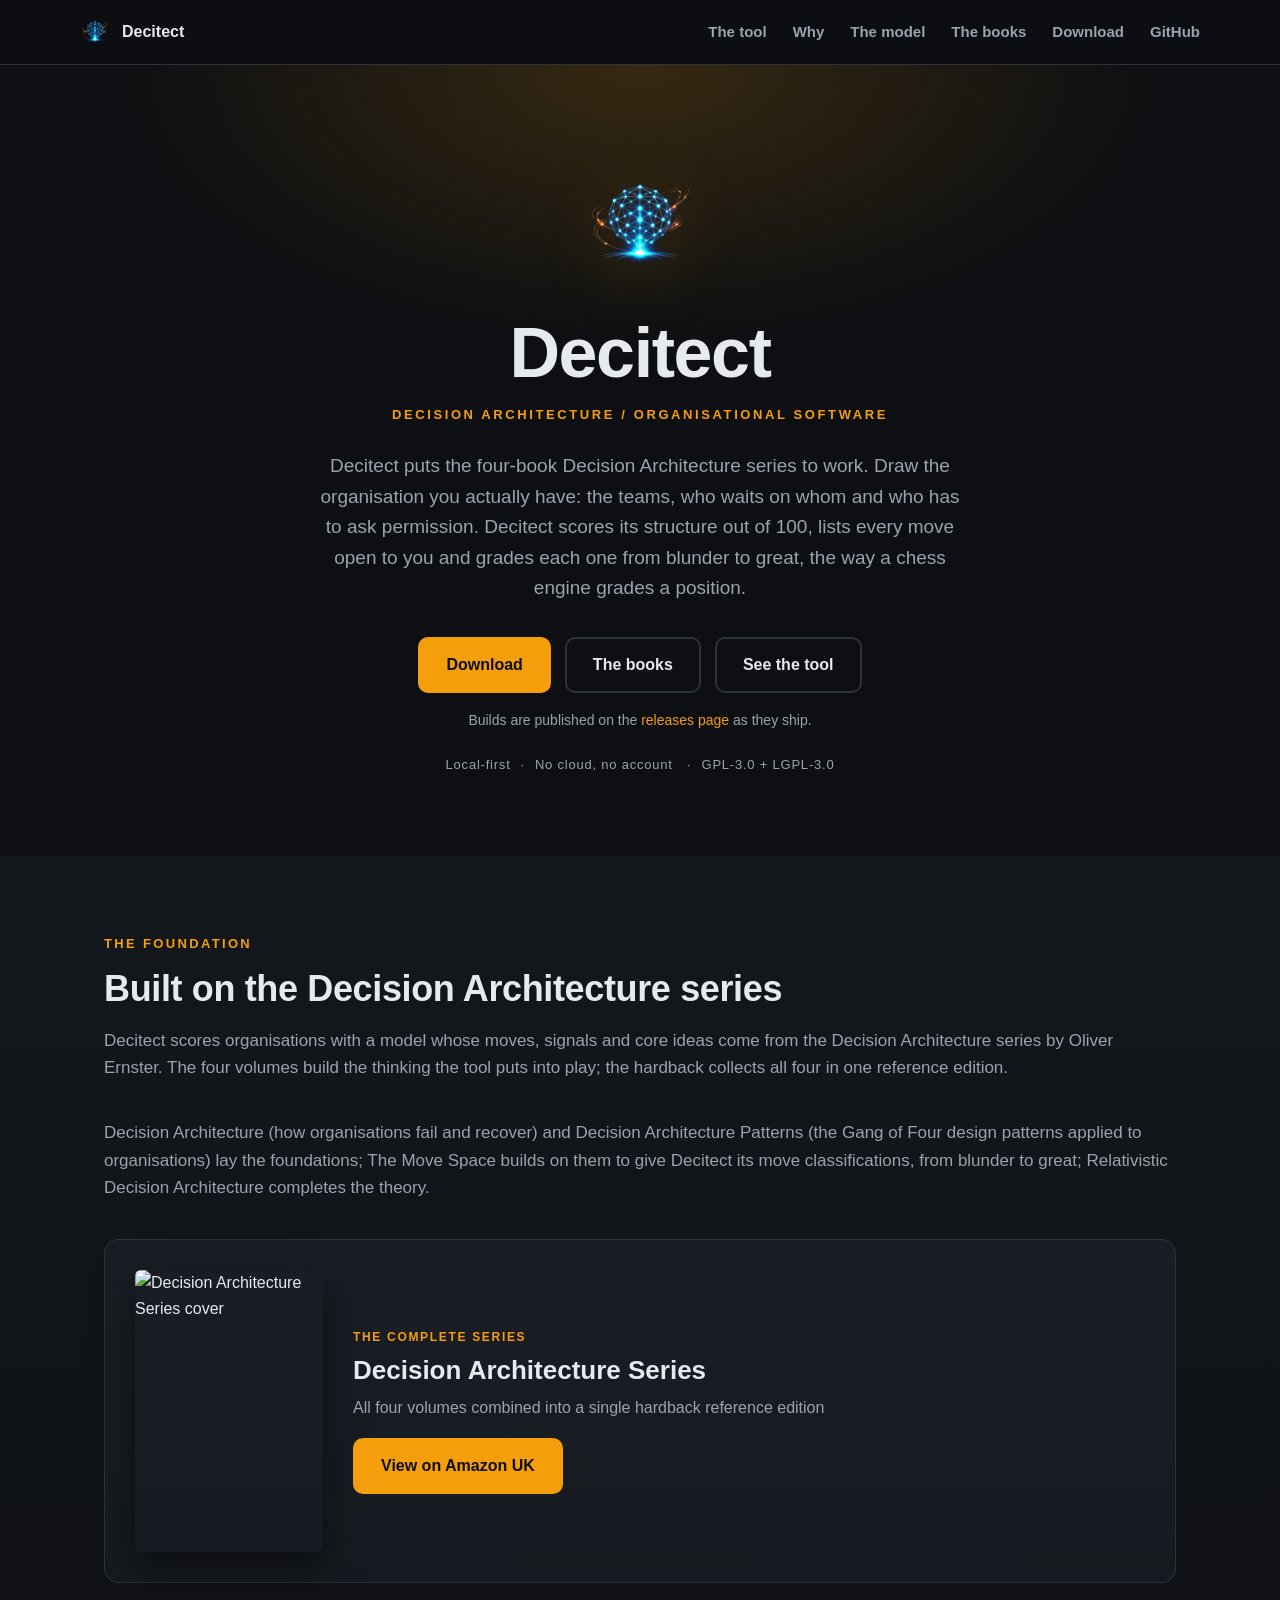
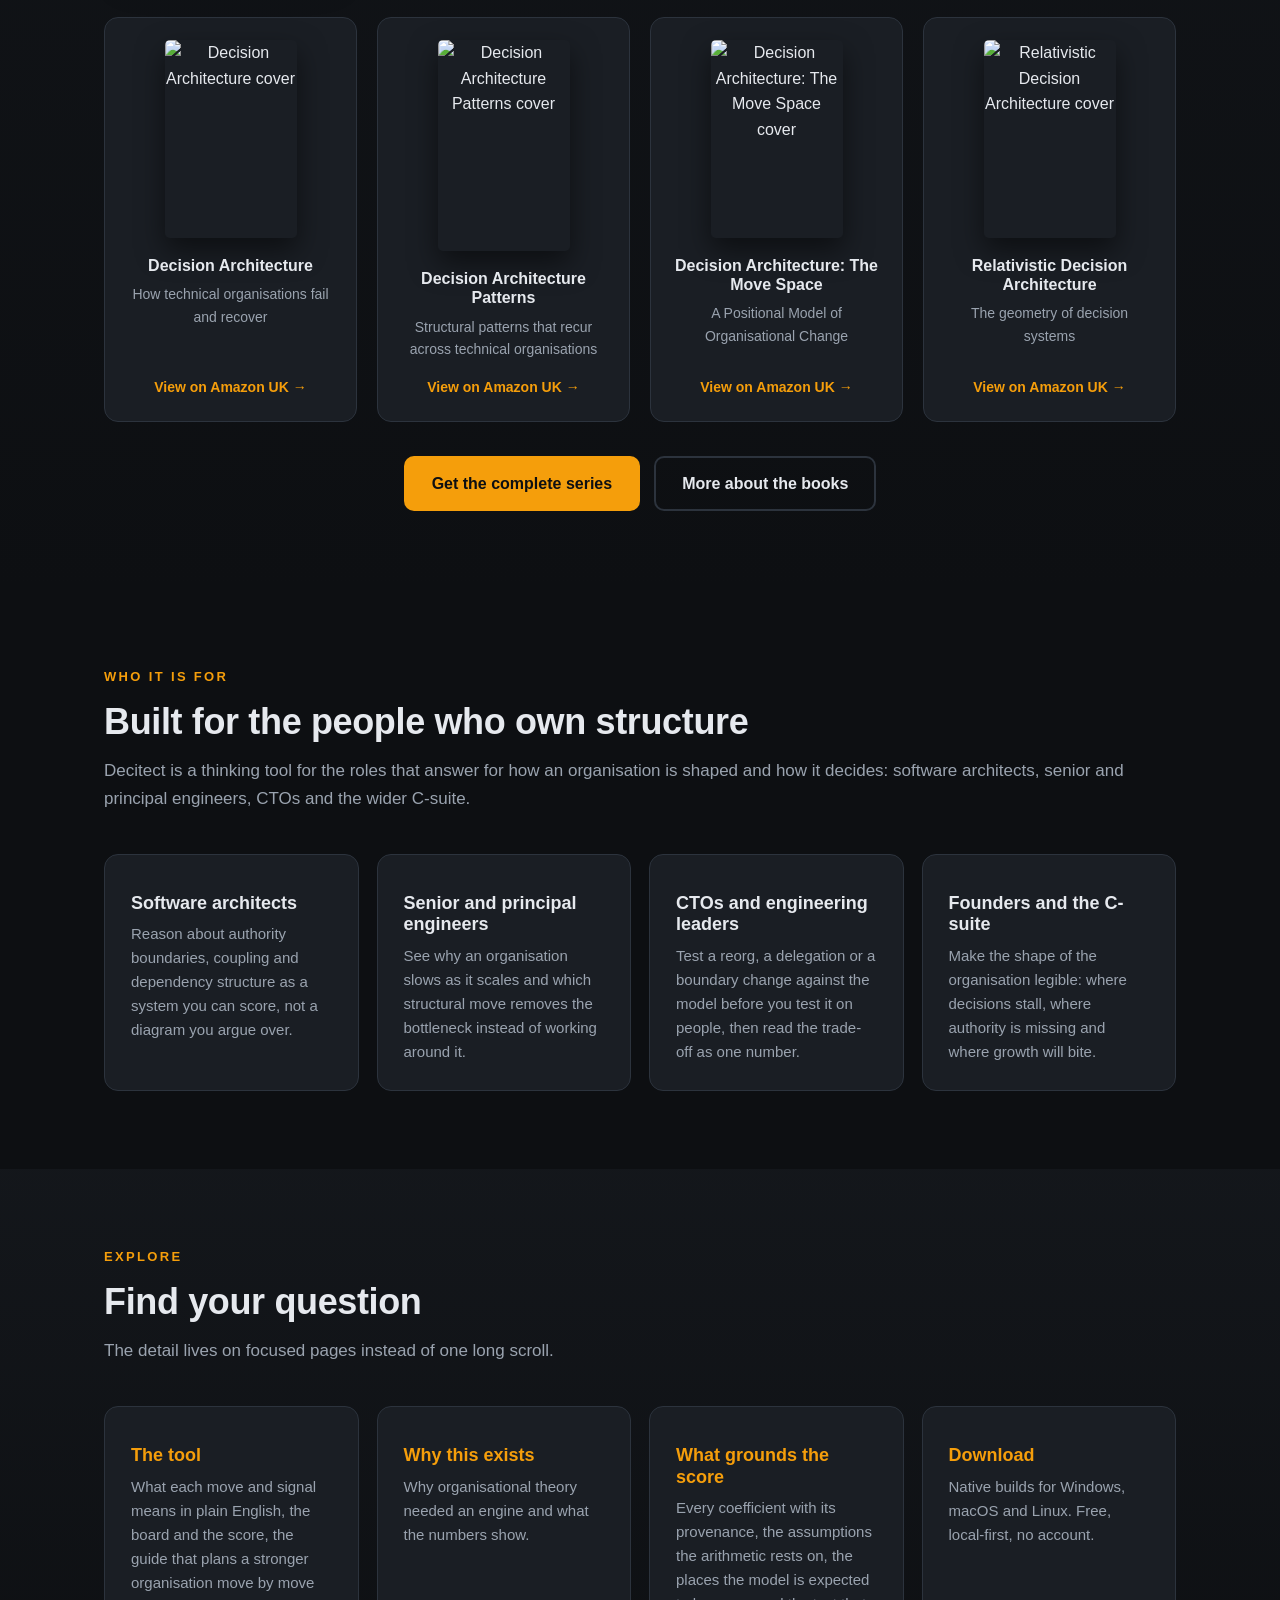
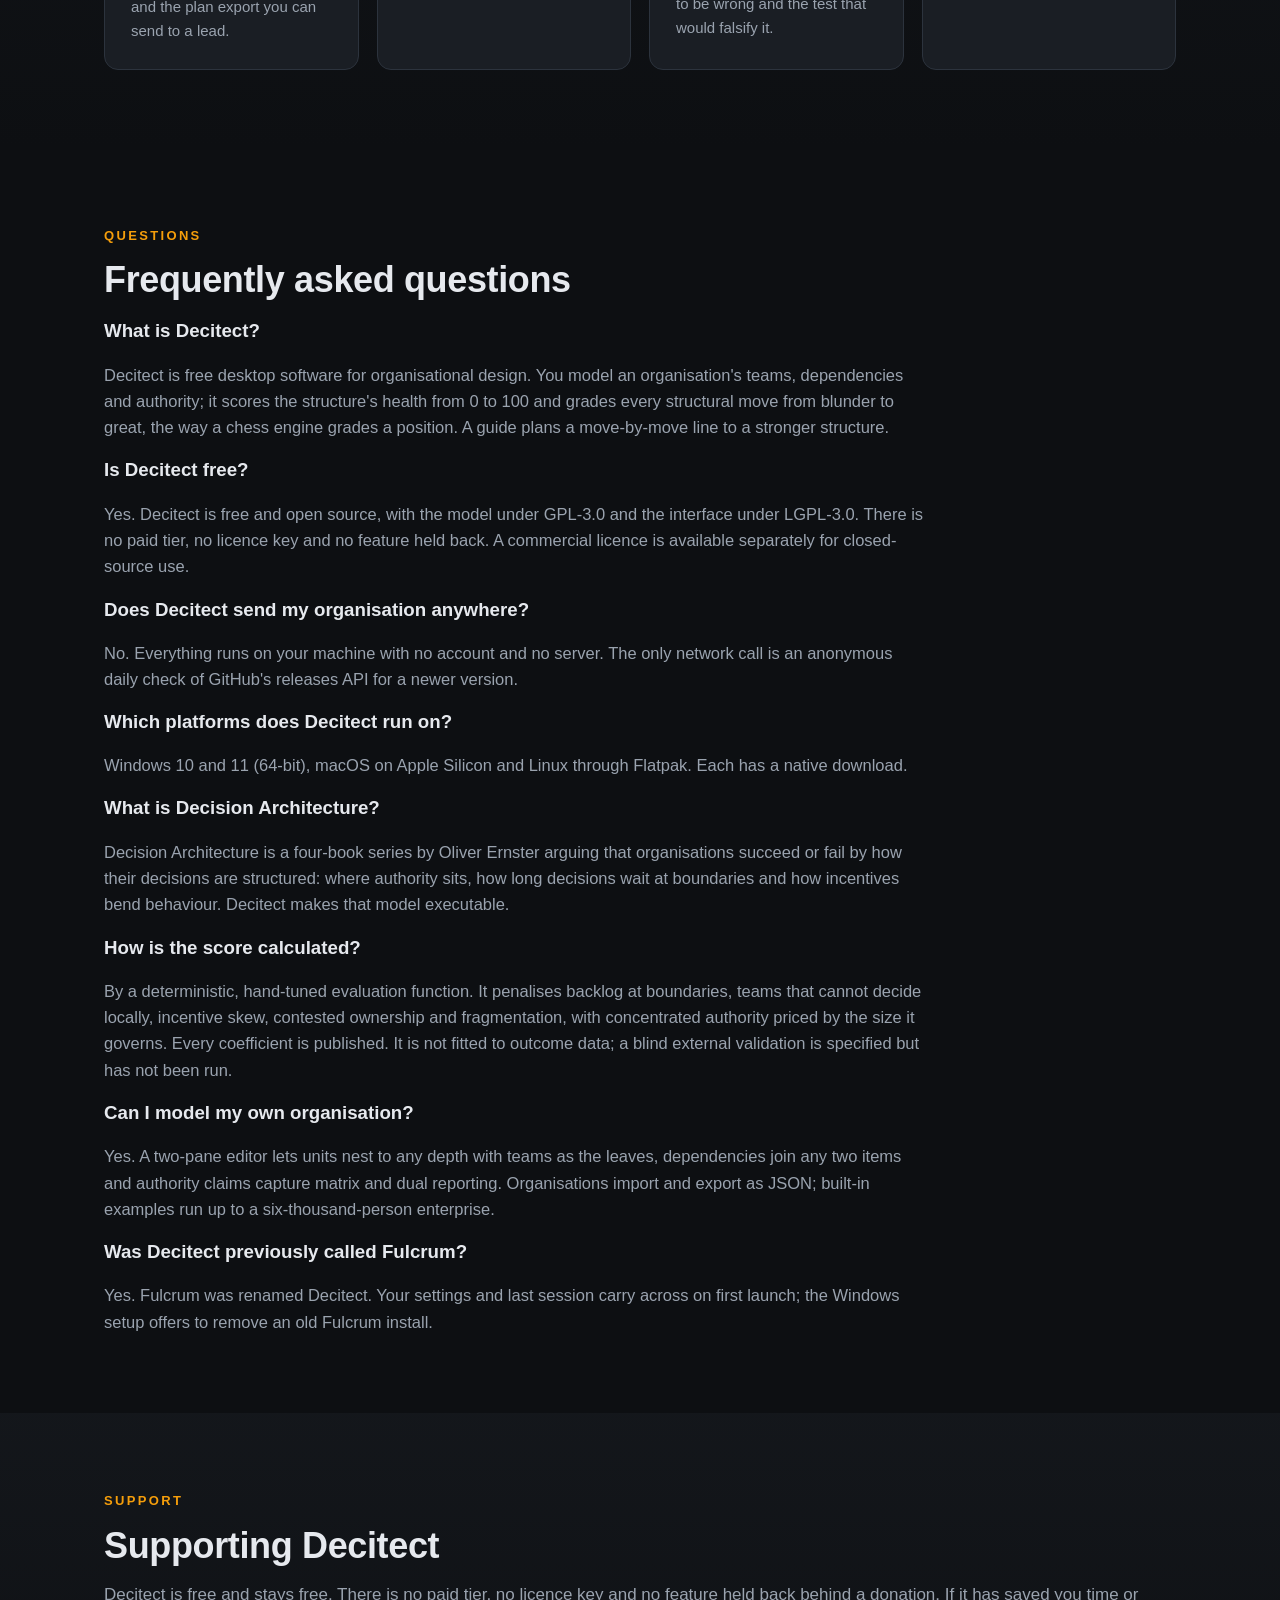
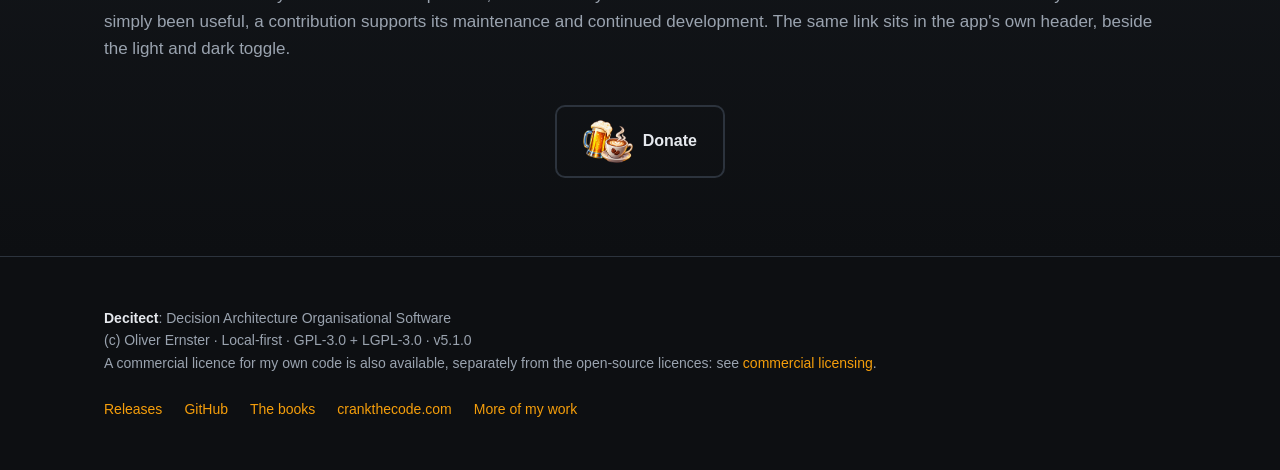
==== commit 567bc049: "Document the last-move pulse, the authority border and the slimmer builds VERSION moves to 5.1.0 and" ====
--- a/docs/index.html
+++ b/docs/index.html
@@ -28,8 +28,10 @@
 <link rel="apple-touch-icon" href="assets/apple-touch-icon.png">
 <link rel="manifest" href="site.webmanifest">
 <link rel="stylesheet" href="styles.css?v=d6adc8a072">
-<script type="application/ld+json">{"@context": "https://schema.org", "@graph": [{"@type": "WebSite", "@id": "https://decitect.com/#website", "url": "https://decitect.com/", "name": "Decitect", "alternateName": ["Fulcrum", "Decitect: Decision Architecture Organisational Software"], "inLanguage": "en-GB", "publisher": {"@id": "https://decitect.com/#author"}}, {"@type": "Person", "@id": "https://decitect.com/#author", "name": "Oliver Ernster", "url": "https://ernster.dev", "sameAs": ["https://github.com/oernster", "https://www.crankthecode.com/"]}, {"@type": "SoftwareApplication", "@id": "https://decitect.com/#app", "name": "Decitect", "alternateName": "Fulcrum", "url": "https://decitect.com/", "description": "Desktop software that puts the four-book Decision Architecture series to work: score your organisation's structure from 0 to 100 and find the moves that fix it.", "applicationCategory": "BusinessApplication", "applicationSubCategory": "Organisational design", "operatingSystem": "Windows, macOS, Linux", "downloadUrl": "https://decitect.com/download.html", "image": "https://decitect.com/assets/screenshots/play-board.png", "screenshot": ["https://decitect.com/assets/screenshots/play-board.png", "https://decitect.com/assets/screenshots/play-guide1.png", "https://decitect.com/assets/screenshots/play-guide2.png", "https://decitect.com/assets/screenshots/model-org.png"], "featureList": ["Scores organisational structure from 0 to 100, deterministically", "Grades every structural move from blunder to great", "Guide that plans every level of the organisation at once", "Editor for teams, units, dependencies and authority claims", "Self-contained HTML plan export and JSON import and export", "Local-first: no account, no server, no telemetry"], "isAccessibleForFree": true, "offers": {"@type": "Offer", "price": "0", "priceCurrency": "GBP"}, "license": "https://www.gnu.org/licenses/gpl-3.0.html", "author": {"@id": "https://decitect.com/#author"}, "isBasedOn": {"@type": "Book", "name": "Decision Architecture Series", "description": "All four volumes of the Decision Architecture series in one hardback reference edition", "url": "https://www.amazon.co.uk/dp/B0GTMVV8T5", "author": {"@id": "https://decitect.com/#author"}}, "sameAs": ["https://github.com/oernster/Decitect"], "audience": {"@type": "Audience", "audienceType": "Software architects, senior and principal engineers, CTOs and technical leaders"}, "keywords": "Decision Architecture, organisational design, org structure, organisation design software, reorg simulation, decision latency, authority design, engineering leadership, CTO, software architecture"}, {"@type": "FAQPage", "@id": "https://decitect.com/#faq", "mainEntity": [{"@type": "Question", "name": "What is Decitect?", "acceptedAnswer": {"@type": "Answer", "text": "Decitect is free desktop software for organisational design. You model an organisation's teams, dependencies and authority; it scores the structure's health from 0 to 100 and grades every structural move from blunder to great, the way a chess engine grades a position. A guide plans a move-by-move line to a stronger structure."}}, {"@type": "Question", "name": "Is Decitect free?", "acceptedAnswer": {"@type": "Answer", "text": "Yes. Decitect is free and open source, with the model under GPL-3.0 and the interface under LGPL-3.0. There is no paid tier, no licence key and no feature held back. A commercial licence is available separately for closed-source use."}}, {"@type": "Question", "name": "Does Decitect send my organisation anywhere?", "acceptedAnswer": {"@type": "Answer", "text": "No. Everything runs on your machine with no account and no server. The only network call is an anonymous daily check of GitHub's releases API for a newer version."}}, {"@type": "Question", "name": "Which platforms does Decitect run on?", "acceptedAnswer": {"@type": "Answer", "text": "Windows 10 and 11 (64-bit), macOS on Apple Silicon and Linux through Flatpak. Each has a native download."}}, {"@type": "Question", "name": "What is Decision Architecture?", "acceptedAnswer": {"@type": "Answer", "text": "Decision Architecture is a four-book series by Oliver Ernster arguing that organisations succeed or fail by how their decisions are structured: where authority sits, how long decisions wait at boundaries and how incentives bend behaviour. Decitect makes that model executable."}}, {"@type": "Question", "name": "How is the score calculated?", "acceptedAnswer": {"@type": "Answer", "text": "By a deterministic, hand-tuned evaluation function. It penalises backlog at boundaries, teams that cannot decide locally, incentive skew, contested ownership and fragmentation, with concentrated authority priced by the size it governs. Every coefficient is published. It is not fitted to outcome data; a blind external validation is specified but has not been run."}}, {"@type": "Question", "name": "Can I model my own organisation?", "acceptedAnswer": {"@type": "Answer", "text": "Yes. A two-pane editor lets units nest to any depth with teams as the leaves, dependencies join any two items and authority claims capture matrix and dual reporting. Organisations import and export as JSON; built-in examples run up to a six-thousand-person enterprise."}}, {"@type": "Question", "name": "Was Decitect previously called Fulcrum?", "acceptedAnswer": {"@type": "Answer", "text": "Yes. Fulcrum was renamed Decitect. Your settings and last session carry across on first launch; the Windows setup offers to remove an old Fulcrum install."}}]}]}</script>
-<script type="application/ld+json">{"@context": "https://schema.org", "@type": "ItemList", "name": "The Decision Architecture series", "itemListElement": [{"@type": "ListItem", "position": 1, "item": {"@type": "Book", "name": "Decision Architecture Series", "description": "All four volumes combined into a single hardback reference edition", "url": "https://www.amazon.co.uk/dp/B0GTMVV8T5", "image": "https://decitect.com/assets/books/hardback_cover.png", "author": {"@type": "Person", "name": "Oliver Ernster"}, "inLanguage": "en"}}, {"@type": "ListItem", "position": 2, "item": {"@type": "Book", "name": "Decision Architecture", "description": "How technical organisations fail and recover", "url": "https://www.amazon.co.uk/dp/B0GT4JNMGK", "image": "https://decitect.com/assets/books/_cover_da.png", "author": {"@type": "Person", "name": "Oliver Ernster"}, "inLanguage": "en"}}, {"@type": "ListItem", "position": 3, "item": {"@type": "Book", "name": "Decision Architecture Patterns", "description": "Structural patterns that recur across technical organisations", "url": "https://www.amazon.co.uk/dp/B0GT4CZ327", "image": "https://decitect.com/assets/books/_cover_da_patterns.png", "author": {"@type": "Person", "name": "Oliver Ernster"}, "inLanguage": "en"}}, {"@type": "ListItem", "position": 4, "item": {"@type": "Book", "name": "Decision Architecture: The Move Space", "description": "A Positional Model of Organisational Change", "url": "https://www.amazon.co.uk/dp/B0GTDX7186", "image": "https://decitect.com/assets/books/_cover-da-move-space.png", "author": {"@type": "Person", "name": "Oliver Ernster"}, "inLanguage": "en"}}, {"@type": "ListItem", "position": 5, "item": {"@type": "Book", "name": "Relativistic Decision Architecture", "description": "The geometry of decision systems", "url": "https://www.amazon.co.uk/dp/B0GT7D4P8G", "image": "https://decitect.com/assets/books/_cover_relativistic_da_architecture.png", "author": {"@type": "Person", "name": "Oliver Ernster"}, "inLanguage": "en"}}]}</script>
+<script type="application/ld+json">{"@context": "https://schema.org", "@graph": [{"@type": "WebSite", "@id": "https://decitect.com/#website", "url": "https://decitect.com/", "name": "Decitect", "alternateName": ["Fulcrum", "Decitect: Decision Architecture Organisational Software"], "inLanguage": "en-GB", "publisher": {"@id": "https://decitect.com/#author"}}, {"@type": "Person", "@id": "https://decitect.com/#author", "name": "Oliver Ernster", "url": "https://ernster.dev", "sameAs": ["https://github.com/oernster", "https://www.crankthecode.com/"]}, {"@type": "SoftwareApplication", "@id": "https://decitect.com/#app", "name": "Decitect", "alternateName": "Fulcrum", "url": "https://decitect.com/", "description": "Desktop software that puts the four-book Decision Architecture series to work: score your organisation's structure from 0 to 100 and find the moves that fix it.", "applicationCategory": "BusinessApplication", "applicationSubCategory": "Organisational design", "operatingSystem": "Windows, macOS, Linux", "downloadUrl": "https://decitect.com/download.html", "image": "https://decitect.com/assets/screenshots/play-board.png", "screenshot": ["https://decitect.com/assets/screenshots/play-board.png", "https://decitect.com/assets/screenshots/play-guide1.png", "https://decitect.com/assets/screenshots/play-guide2.png", "https://decitect.com/assets/screenshots/model-org.png"], "featureList": ["Scores organisational structure from 0 to 100, deterministically", "Grades every structural move from blunder to great", "Guide that plans every level of the organisation at once", "Editor for teams, units, dependencies and authority claims", "Self-contained HTML plan export and JSON import and export", "Local-first: no account, no server, no telemetry"], "isAccessibleForFree": true, "offers": {"@type": "Offer", "price": "0", "priceCurrency": "GBP"}, "license": "https://www.gnu.org/licenses/gpl-3.0.html", "author": {"@id": "https://decitect.com/#author"}, "isBasedOn": {"@type": "Book", "name": "Decision Architecture Series", "description": "All four volumes of the Decision Architecture series in one hardback reference edition", "url": "https://www.amazon.co.uk/Decision-Architecture-Foundations-Patterns-Relativistic/dp/B0H8HVZKY1/", "author": {"@id": "https://decitect.com/#author"}}, "sameAs": ["https://github.com/oernster/Decitect"], "audience": {"@type": "Audience", "audienceType": "Software architects, senior and principal engineers, CTOs and technical leaders"}, "keywords": "Decision Architecture, organisational design, org structure, organisation design software, reorg simulation, decision latency, authority design, engineering leadership, CTO, software architecture"}, {"@type": "FAQPage", "@id": "https://decitect.com/#faq", "mainEntity": [{"@type": "Question", "name": "What is Decitect?", "acceptedAnswer": {"@type": "Answer", "text": "Decitect is free desktop software for organisational design. You model an organisation's teams, dependencies and authority; it scores the structure's health from 0 to 100 and grades every structural move from blunder to great, the way a chess engine grades a position. A guide plans a move-by-move line to a stronger structure."}}, {"@type": "Question", "name": "Is Decitect free?", "acceptedAnswer": {"@type": "Answer", "text": "Yes. Decitect is free and open source, with the model under GPL-3.0 and the interface under LGPL-3.0. There is no paid tier, no licence key and no feature held back. A commercial licence is available separately for closed-source use."}}, {"@type": "Question", "name": "Does Decitect send my organisation anywhere?", "acceptedAnswer": {"@type": "Answer", "text": "No. Everything runs on your machine with no account and no server. The only network call is an anonymous daily check of GitHub's releases API for a newer version."}}, {"@type": "Question", "name": "Which platforms does Decitect run on?", "acceptedAnswer": {"@type": "Answer", "text": "Windows 10 and 11 (64-bit), macOS on Apple Silicon and Linux through Flatpak. Each has a native download."}}, {"@type": "Question", "name": "What is Decision Architecture?", "acceptedAnswer": {"@type": "Answer", "text": "Decision Architecture is a four-book series by Oliver Ernster arguing that organisations succeed or fail by how their decisions are structured: where authority sits, how long decisions wait at boundaries and how incentives bend behaviour. Decitect makes that model executable."}}, {"@type": "Question", "name": "How is the score calculated?", "acceptedAnswer": {"@type": "Answer", "text": "By a deterministic, hand-tuned evaluation function. It penalises backlog at boundaries, teams that cannot decide locally, incentive skew, contested ownership and fragmentation, with concentrated authority priced by the size it governs. Every coefficient is published. It is not fitted to outcome data; a blind external validation is specified but has not been run."}}, {"@type": "Question", "name": "Can I model my own organisation?", "acceptedAnswer": {"@type": "Answer", "text": "Yes. A two-pane editor lets units nest to any depth with teams as the leaves, dependencies join any two items and authority claims capture matrix and dual reporting. Organisations import and export as JSON; built-in examples run up to a six-thousand-person enterprise."}}, {"@type": "Question", "name": "Was Decitect previously called Fulcrum?", "acceptedAnswer": {"@type": "Answer", "text": "Yes. Fulcrum was renamed Decitect. Your settings and last session carry across on first launch; the Windows setup offers to remove an old Fulcrum install."}}]}]}</script>
+<script type="application/ld+json">{"@context": "https://schema.org", "@type": "ItemList", "name": "The Decision Architecture series", "itemListElement": [{"@type": "ListItem", "position": 1, "item": {"@type": "Book", "name": "Decision Architecture Series", "description": "All four volumes combined into a single hardback reference edition", "url": "https://www.amazon.co.uk/Decision-Architecture-Foundations-Patterns-Relativistic/dp/B0H8HVZKY1/", "image": "https://decitect.com/assets/books/hardback_cover.png", "author": {"@type": "Person", "name": "Oliver Ernster"}, "inLanguage": "en"}}, {"@type": "ListItem", "position": 2, "item": {"@type": "Book", "name": "Decision Architecture", "description": "How technical organisations fail and recover", "url": "https://www.amazon.co.uk/dp/B0GT4JNMGK", "image": "https://decitect.com/assets/books/_cover_da.png", "author": {"@type": "Person", "name": "Oliver Ernster"}, "inLanguage": "en"}}, {"@type": "ListItem", "position": 3, "item": {"@type": "Book", "name": "Decision Architecture Patterns", "description": "Structural patterns that recur across technical organisations", "url": "https://www.amazon.co.uk/dp/B0GT4CZ327", "image": "https://decitect.com/assets/books/_cover_da_patterns.png", "author": {"@type": "Person", "name": "Oliver Ernster"}, "inLanguage": "en"}}, {"@type": "ListItem", "position": 4, "item": {"@type": "Book", "name": "Decision Architecture: The Move Space", "description": "A Positional Model of Organisational Change", "url": "https://www.amazon.co.uk/dp/B0GTDX7186", "image": "https://decitect.com/assets/books/_cover-da-move-space.png", "author": {"@type": "Person", "name": "Oliver Ernster"}, "inLanguage": "en"}}, {"@type": "ListItem", "position": 5, "item": {"@type": "Book", "name": "Relativistic Decision Architecture", "description": "The geometry of decision systems", "url": "https://www.amazon.co.uk/Relativistic-Decision-Architecture-Geometry-Systems-ebook/dp/B0H8HTM8H3/", "image": "https://decitect.com/assets/books/_cover_relativistic_da_architecture.png", "author": {"@type": "Person", "name": "Oliver Ernster"}, "inLanguage": "en"}}]}</script>
+<script>window.goatcounter = {path: function (p) { return location.host + p }}</script>
+<script data-goatcounter="https://oernster.goatcounter.com/count" async src="https://gc.zgo.at/count.js"></script>
 </head>
 <body>
 <header class="nav">
@@ -80,10 +82,10 @@
         lay the foundations; The Move Space builds on them to give Decitect its move
         classifications, from blunder to great; Relativistic Decision Architecture completes the
         theory.</p>
-      <div class="featured card-link"><img width="440" height="660" loading="lazy" src="assets/books/hardback_cover.png" alt="Decision Architecture Series cover"><div class="meta"><div class="kicker">The complete series</div><h3>Decision Architecture Series</h3><p>All four volumes combined into a single hardback reference edition</p><a class="btn btn-primary stretched" href="https://www.amazon.co.uk/dp/B0GTMVV8T5">View on Amazon UK</a></div></div>
-      <div class="series"><div class="book card-link"><img width="440" height="660" loading="lazy" src="assets/books/_cover_da.png" alt="Decision Architecture cover"><h4>Decision Architecture</h4><p>How technical organisations fail and recover</p><a class="buy stretched" href="https://www.amazon.co.uk/dp/B0GT4JNMGK">View on Amazon UK &rarr;</a></div><div class="book card-link"><img width="440" height="704" loading="lazy" src="assets/books/_cover_da_patterns.png" alt="Decision Architecture Patterns cover"><h4>Decision Architecture Patterns</h4><p>Structural patterns that recur across technical organisations</p><a class="buy stretched" href="https://www.amazon.co.uk/dp/B0GT4CZ327">View on Amazon UK &rarr;</a></div><div class="book card-link"><img width="440" height="660" loading="lazy" src="assets/books/_cover-da-move-space.png" alt="Decision Architecture: The Move Space cover"><h4>Decision Architecture: The Move Space</h4><p>A Positional Model of Organisational Change</p><a class="buy stretched" href="https://www.amazon.co.uk/dp/B0GTDX7186">View on Amazon UK &rarr;</a></div><div class="book card-link"><img width="440" height="660" loading="lazy" src="assets/books/_cover_relativistic_da_architecture.png" alt="Relativistic Decision Architecture cover"><h4>Relativistic Decision Architecture</h4><p>The geometry of decision systems</p><a class="buy stretched" href="https://www.amazon.co.uk/dp/B0GT7D4P8G">View on Amazon UK &rarr;</a></div></div>
+      <div class="featured card-link"><img width="440" height="660" loading="lazy" src="assets/books/hardback_cover.png" alt="Decision Architecture Series cover"><div class="meta"><div class="kicker">The complete series</div><h3>Decision Architecture Series</h3><p>All four volumes combined into a single hardback reference edition</p><a class="btn btn-primary stretched" href="https://www.amazon.co.uk/Decision-Architecture-Foundations-Patterns-Relativistic/dp/B0H8HVZKY1/">View on Amazon UK</a></div></div>
+      <div class="series"><div class="book card-link"><img width="440" height="660" loading="lazy" src="assets/books/_cover_da.png" alt="Decision Architecture cover"><h4>Decision Architecture</h4><p>How technical organisations fail and recover</p><a class="buy stretched" href="https://www.amazon.co.uk/dp/B0GT4JNMGK">View on Amazon UK &rarr;</a></div><div class="book card-link"><img width="440" height="704" loading="lazy" src="assets/books/_cover_da_patterns.png" alt="Decision Architecture Patterns cover"><h4>Decision Architecture Patterns</h4><p>Structural patterns that recur across technical organisations</p><a class="buy stretched" href="https://www.amazon.co.uk/dp/B0GT4CZ327">View on Amazon UK &rarr;</a></div><div class="book card-link"><img width="440" height="660" loading="lazy" src="assets/books/_cover-da-move-space.png" alt="Decision Architecture: The Move Space cover"><h4>Decision Architecture: The Move Space</h4><p>A Positional Model of Organisational Change</p><a class="buy stretched" href="https://www.amazon.co.uk/dp/B0GTDX7186">View on Amazon UK &rarr;</a></div><div class="book card-link"><img width="440" height="660" loading="lazy" src="assets/books/_cover_relativistic_da_architecture.png" alt="Relativistic Decision Architecture cover"><h4>Relativistic Decision Architecture</h4><p>The geometry of decision systems</p><a class="buy stretched" href="https://www.amazon.co.uk/Relativistic-Decision-Architecture-Geometry-Systems-ebook/dp/B0H8HTM8H3/">View on Amazon UK &rarr;</a></div></div>
       <div class="cta">
-        <a class="btn btn-primary" href="https://www.amazon.co.uk/dp/B0GTMVV8T5">Get the complete series</a>
+        <a class="btn btn-primary" href="https://www.amazon.co.uk/Decision-Architecture-Foundations-Patterns-Relativistic/dp/B0H8HVZKY1/">Get the complete series</a>
         <a class="btn btn-ghost" href="https://www.crankthecode.com/books">More about the books</a>
       </div>
     </div>
@@ -152,7 +154,7 @@
   <div class="container footer-inner">
     <div>
       <strong>Decitect</strong>: Decision Architecture Organisational Software<br>
-      (c) Oliver Ernster · Local-first · GPL-3.0 + LGPL-3.0 · v<!--VERSION-->5.0.0<!--/VERSION--><br>
+      (c) Oliver Ernster · Local-first · GPL-3.0 + LGPL-3.0 · v<!--VERSION-->5.1.0<!--/VERSION--><br>
       A commercial licence for my own code is also available, separately from the open-source licences: see <a href="https://ernster.dev/commercial-licensing.html">commercial licensing</a>.
     </div>
     <div class="footer-links">
